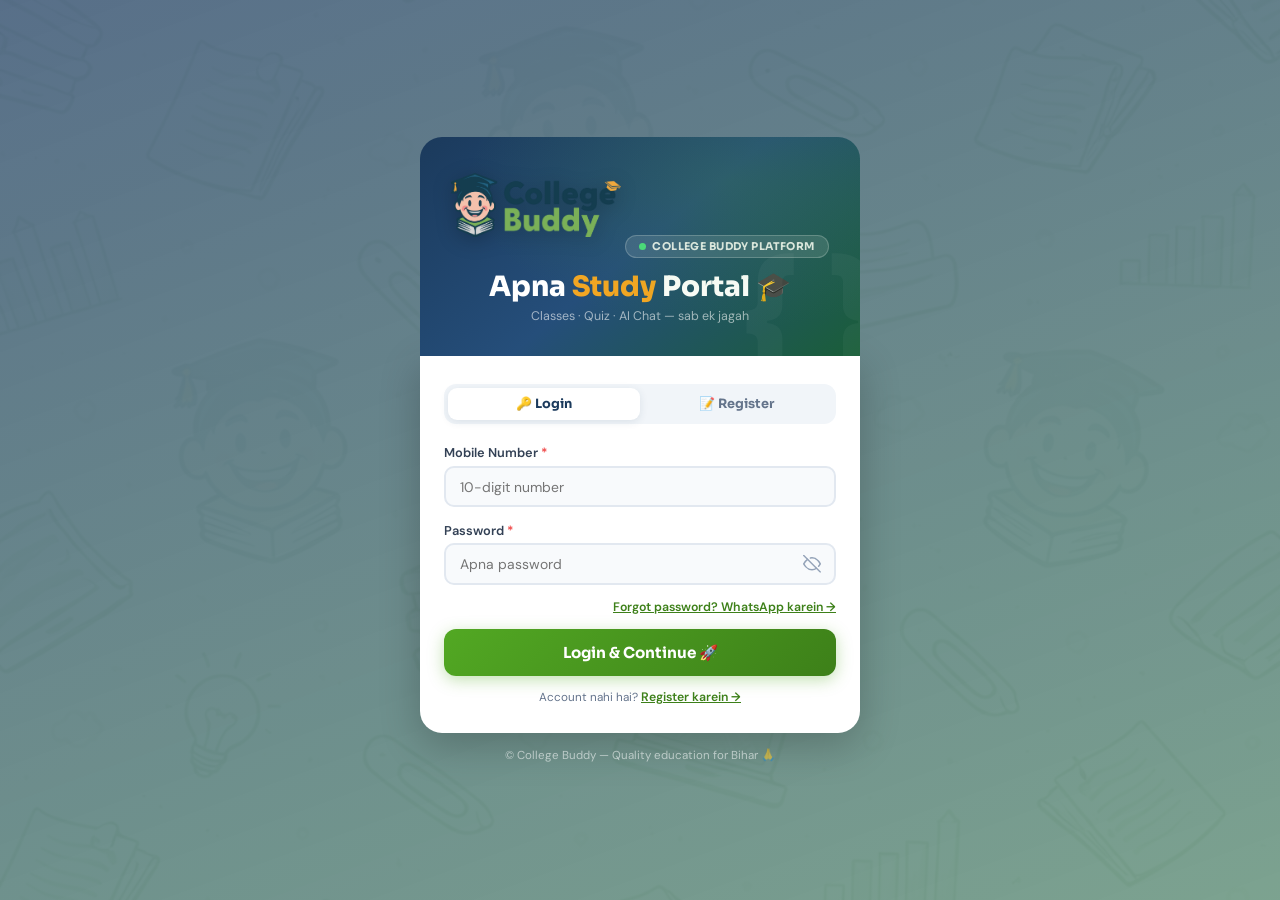
==== login/index.html @ 0d59183b "first commit" ====
<!DOCTYPE html>
<html lang="en">
<head>
<meta charset="UTF-8"/>
<meta name="viewport" content="width=device-width, initial-scale=1.0"/>
<title>College Buddy – Login</title>
<link href="https://fonts.googleapis.com/css2?family=Sora:wght@400;600;700;800&family=DM+Sans:wght@400;500;600&display=swap" rel="stylesheet"/>
<link rel="stylesheet" href="../common.css"/>
<style>

/* ═══════════════════════════════════════
   PAGE BASE
═══════════════════════════════════════ */
body {
  display: flex;
  align-items: center;
  justify-content: center;
  min-height: 100vh;
  padding: 1rem;
  position: relative;
  overflow-x: hidden;
}

/* Background pattern */
body::before {
  content: '';
  position: fixed;
  inset: 0;
  background: url('../images/bg-pattern.png') center/cover no-repeat;
  opacity: 0.18;
  pointer-events: none;
  z-index: 0;
}

/* Subtle gradient overlay on top of pattern */
body::after {
  content: '';
  position: fixed;
  inset: 0;
  background: linear-gradient(160deg, rgba(27,58,92,0.72) 0%, rgba(26,94,56,0.55) 100%);
  pointer-events: none;
  z-index: 0;
}

/* ═══════════════════════════════════════
   WRAP
═══════════════════════════════════════ */
.login-wrap {
  width: 100%;
  max-width: 440px;
  position: relative;
  z-index: 1;
}

/* ═══════════════════════════════════════
   HERO  (shrinks on Step 2)
═══════════════════════════════════════ */
.login-hero {
  background: linear-gradient(140deg, #1b3a5c 0%, #254e7a 50%, #1a5e38 100%);
  border-radius: 22px 22px 0 0;
  padding: 2.2rem 1.5rem 2rem;
  text-align: center;
  position: relative;
  overflow: hidden;
  transition: padding .35s ease, max-height .35s ease;
}
.login-hero::before {
  content: '';
  position: absolute;
  inset: 0;
  background: radial-gradient(ellipse at 70% 20%, rgba(82,168,35,.18) 0%, transparent 60%);
  pointer-events: none;
}
.login-hero::after {
  content: '{ }';
  position: absolute;
  font-family: 'Sora', sans-serif;
  font-weight: 800;
  font-size: 9rem;
  color: rgba(255,255,255,.04);
  right: -1.5rem;
  bottom: -2rem;
  line-height: 1;
  pointer-events: none;
}

/* Shrunken hero (Step 2) */
.login-hero.shrunk {
  padding: 1rem 1.5rem .9rem;
}
.login-hero.shrunk .hero-tagline { display: none; }
.login-hero.shrunk .hero-logo    { height: 36px; margin-bottom: .4rem; }
.login-hero.shrunk h1            { font-size: 1rem; }
.login-hero.shrunk .online-pill  { display: none; }

.hero-logo {
  height: 64px;
  object-fit: contain;
  margin-bottom: .85rem;
  filter: drop-shadow(0 4px 10px rgba(0,0,0,.22));
  transition: height .35s ease, margin-bottom .35s ease;
}
.online-pill {
  display: inline-flex;
  align-items: center;
  gap: .38rem;
  background: rgba(255,255,255,.12);
  border: 1px solid rgba(255,255,255,.22);
  border-radius: 99px;
  padding: .26rem .85rem;
  margin-bottom: .7rem;
  transition: opacity .3s;
}
.online-dot {
  width: 7px; height: 7px;
  background: #4ade80;
  border-radius: 50%;
  animation: blink 2s infinite;
  flex-shrink: 0;
}
@keyframes blink { 0%,100%{opacity:1} 50%{opacity:.3} }
.online-pill span {
  font-size: .67rem;
  font-weight: 700;
  color: rgba(255,255,255,.88);
  font-family: 'Sora', sans-serif;
  letter-spacing: .04em;
  text-transform: uppercase;
}
.login-hero h1 {
  font-family: 'Sora', sans-serif;
  font-weight: 800;
  color: #fff;
  font-size: clamp(1.3rem, 5vw, 1.75rem);
  line-height: 1.22;
  transition: font-size .35s ease;
}
.login-hero h1 em { color: var(--gold); font-style: normal; }
.hero-tagline {
  color: rgba(255,255,255,.58);
  font-size: .78rem;
  margin-top: .28rem;
  transition: opacity .3s;
}

/* ═══════════════════════════════════════
   BODY CARD
═══════════════════════════════════════ */
.login-body {
  background: var(--white);
  border-radius: 0 0 22px 22px;
  padding: 1.75rem 1.5rem;
  box-shadow: 0 12px 40px rgba(0,0,0,.22);
}

/* ═══════════════════════════════════════
   AUTH TABS
═══════════════════════════════════════ */
.auth-tabs {
  display: flex;
  background: #f1f5f9;
  border-radius: 12px;
  padding: 4px;
  margin-bottom: 1.25rem;
  gap: 0;
}
.auth-tab {
  flex: 1;
  text-align: center;
  padding: .5rem;
  border-radius: 9px;
  cursor: pointer;
  font-family: 'Sora', sans-serif;
  font-weight: 700;
  font-size: .8rem;
  color: var(--muted);
  transition: all .2s;
  user-select: none;
}
.auth-tab.active {
  background: var(--white);
  color: var(--navy);
  box-shadow: 0 2px 8px rgba(27,58,92,.1);
}

/* ═══════════════════════════════════════
   PROGRESS BAR  (register only)
═══════════════════════════════════════ */
.reg-progress {
  margin-bottom: 1.25rem;
  display: none;
}
.reg-progress.visible { display: block; }
.rp-labels {
  display: flex;
  justify-content: space-between;
  margin-bottom: .4rem;
}
.rp-label {
  font-size: .7rem;
  font-weight: 700;
  font-family: 'Sora', sans-serif;
  color: var(--faint);
  transition: color .3s;
}
.rp-label.active { color: var(--green); }
.rp-track {
  width: 100%;
  height: 5px;
  background: var(--border);
  border-radius: 99px;
  overflow: hidden;
}
.rp-fill {
  height: 100%;
  width: 50%;
  background: linear-gradient(90deg, var(--green), #7dd44a);
  border-radius: 99px;
  transition: width .4s ease;
}

/* ═══════════════════════════════════════
   PASSWORD FIELD WITH TOGGLE
═══════════════════════════════════════ */
.pass-wrap {
  position: relative;
}
.pass-wrap .fi {
  padding-right: 2.8rem;
}
.pass-toggle {
  position: absolute;
  right: .75rem;
  top: 50%;
  transform: translateY(-50%);
  background: none;
  border: none;
  cursor: pointer;
  padding: .2rem;
  color: var(--faint);
  display: flex;
  align-items: center;
  transition: color .2s;
}
.pass-toggle:hover { color: var(--navy); }
.pass-toggle svg   { width: 18px; height: 18px; }

/* ═══════════════════════════════════════
   LINKS & HELPERS
═══════════════════════════════════════ */
.link-text {
  color: var(--green2);
  font-size: .77rem;
  font-weight: 600;
  cursor: pointer;
  text-decoration: underline;
  background: none;
  border: none;
  font-family: inherit;
  padding: 0;
}
.link-text:hover { color: var(--navy); }

.forgot-row {
  text-align: right;
  margin-top: -.3rem;
  margin-bottom: .85rem;
}

.switch-row {
  text-align: center;
  font-size: .73rem;
  color: var(--muted);
  margin-top: .8rem;
}

/* ═══════════════════════════════════════
   STEP NAVIGATION BUTTONS
═══════════════════════════════════════ */
.step-nav {
  display: flex;
  gap: .6rem;
  margin-top: .2rem;
}
.step-nav .btn { flex: 1; }
.btn-back {
  background: var(--white);
  border: 2px solid var(--border);
  color: var(--navy);
  box-shadow: none;
}
.btn-back:hover { border-color: var(--navy); }

/* ═══════════════════════════════════════
   FOOTER
═══════════════════════════════════════ */
.login-foot {
  text-align: center;
  font-size: .72rem;
  color: rgba(255,255,255,.55);
  margin-top: .9rem;
  position: relative;
  z-index: 1;
}

/* ═══════════════════════════════════════
   BLOCKED SCREEN  (full page overlay)
═══════════════════════════════════════ */
.blocked-screen {
  display: none;
  position: fixed;
  inset: 0;
  z-index: 9999;
  background: linear-gradient(160deg, #1b3a5c 0%, #1a5e38 100%);
  align-items: center;
  justify-content: center;
  padding: 2rem;
  flex-direction: column;
  text-align: center;
}
.blocked-screen.show { display: flex; }
.blocked-icon {
  font-size: 4rem;
  margin-bottom: 1rem;
}
.blocked-title {
  font-family: 'Sora', sans-serif;
  font-weight: 800;
  color: #fff;
  font-size: 1.5rem;
  margin-bottom: .5rem;
}
.blocked-msg {
  color: rgba(255,255,255,.65);
  font-size: .9rem;
  line-height: 1.7;
  max-width: 320px;
  margin-bottom: 2rem;
}
.blocked-wa-btn {
  display: inline-flex;
  align-items: center;
  gap: .6rem;
  background: #25d366;
  color: #fff;
  font-family: 'Sora', sans-serif;
  font-weight: 700;
  font-size: .95rem;
  padding: .9rem 1.75rem;
  border-radius: 14px;
  text-decoration: none;
  box-shadow: 0 4px 18px rgba(37,211,102,.4);
  transition: transform .15s, box-shadow .15s;
}
.blocked-wa-btn:hover {
  transform: translateY(-2px);
  box-shadow: 0 6px 22px rgba(37,211,102,.5);
}
.blocked-wa-btn svg { width: 22px; height: 22px; flex-shrink: 0; }
.blocked-back {
  margin-top: 1.2rem;
  color: rgba(255,255,255,.5);
  font-size: .78rem;
  cursor: pointer;
  text-decoration: underline;
  background: none;
  border: none;
  font-family: inherit;
}
.blocked-back:hover { color: rgba(255,255,255,.8); }

</style>
</head>
<body>

<!-- ═══════════════════════════════════
     BLOCKED SCREEN
═══════════════════════════════════ -->
<div class="blocked-screen" id="blockedScreen">
  <div class="blocked-icon">🚫</div>
  <div class="blocked-title">Account Deactivated</div>
  <p class="blocked-msg">
    Aapka account temporarily deactivate kar diya gaya hai.<br>
    Kisi help ke liye humse WhatsApp par contact karein.
  </p>
  <a class="blocked-wa-btn" id="blockedWaLink" href="#" target="_blank" rel="noopener">
    <svg viewBox="0 0 24 24" fill="white">
      <path d="M17.472 14.382c-.297-.149-1.758-.867-2.03-.967-.273-.099-.471-.148-.67.15-.197.297-.767.966-.94 1.164-.173.199-.347.223-.644.075-.297-.15-1.255-.463-2.39-1.475-.883-.788-1.48-1.761-1.653-2.059-.173-.297-.018-.458.13-.606.134-.133.298-.347.446-.52.149-.174.198-.298.298-.497.099-.198.05-.371-.025-.52-.075-.149-.669-1.612-.916-2.207-.242-.579-.487-.5-.669-.51-.173-.008-.371-.01-.57-.01-.198 0-.52.074-.792.372-.272.297-1.04 1.016-1.04 2.479 0 1.462 1.065 2.875 1.213 3.074.149.198 2.096 3.2 5.077 4.487.709.306 1.262.489 1.694.625.712.227 1.36.195 1.871.118.571-.085 1.758-.719 2.006-1.413.248-.694.248-1.289.173-1.413-.074-.124-.272-.198-.57-.347z"/>
      <path d="M12 0C5.373 0 0 5.373 0 12c0 2.126.553 4.121 1.522 5.857L.058 23.5l5.818-1.525A11.939 11.939 0 0 0 12 24c6.627 0 12-5.373 12-12S18.627 0 12 0zm0 21.818a9.804 9.804 0 0 1-5.012-1.369l-.358-.213-3.724.976.994-3.63-.234-.373A9.79 9.79 0 0 1 2.182 12C2.182 6.578 6.578 2.182 12 2.182c5.421 0 9.818 4.396 9.818 9.818 0 5.421-4.397 9.818-9.818 9.818z"/>
    </svg>
    WhatsApp par Contact Karein
  </a>
  <button class="blocked-back" onclick="hideBlocked()">← Wapas Login par jao</button>
</div>

<!-- ═══════════════════════════════════
     MAIN LOGIN WRAP
═══════════════════════════════════ -->
<div class="login-wrap">

  <!-- HERO -->
  <div class="login-hero" id="loginHero">
    <img
      src="../images/cbdlogo.png"
      alt="College Buddy"
      class="hero-logo"
      onerror="this.outerHTML='<div style=\'font-family:Sora,sans-serif;font-weight:800;font-size:1.5rem;color:#fff;margin-bottom:.85rem\'>College<span style=\'color:#f5a623\'>Buddy</span></div>'"
    />
    <div class="online-pill">
      <span class="online-dot"></span>
      <span>College Buddy Platform</span>
    </div>
    <h1>Apna <em>Study</em> Portal 🎓</h1>
    <p class="hero-tagline">Classes · Quiz · AI Chat — sab ek jagah</p>
  </div>

  <!-- BODY -->
  <div class="login-body">

    <!-- TABS -->
    <div class="auth-tabs">
      <div class="auth-tab active" id="tabLogin"    onclick="switchTab('login')">🔑 Login</div>
      <div class="auth-tab"        id="tabRegister" onclick="switchTab('register')">📝 Register</div>
    </div>

    <!-- ─────────────────────────────
         LOGIN FORM
    ───────────────────────────────── -->
    <div id="loginForm">

      <div class="field">
        <label class="lbl">Mobile Number <span class="req">*</span></label>
        <input
          type="tel" id="lMob" class="fi"
          placeholder="10-digit number"
          maxlength="10" inputmode="numeric"
        />
        <p class="et" id="eLMob">Valid 10-digit number chahiye.</p>
      </div>

      <div class="field">
        <label class="lbl">Password <span class="req">*</span></label>
        <div class="pass-wrap">
          <input
            type="password" id="lPass" class="fi"
            placeholder="Apna password"
          />
          <button type="button" class="pass-toggle" onclick="togglePass('lPass', this)" tabindex="-1">
            <!-- eye-off icon (default = password hidden) -->
            <svg id="lPassIcon" viewBox="0 0 24 24" fill="none" stroke="currentColor" stroke-width="2" stroke-linecap="round" stroke-linejoin="round">
              <path d="M17.94 17.94A10.07 10.07 0 0 1 12 20c-7 0-11-8-11-8a18.45 18.45 0 0 1 5.06-5.94"/>
              <path d="M9.9 4.24A9.12 9.12 0 0 1 12 4c7 0 11 8 11 8a18.5 18.5 0 0 1-2.16 3.19"/>
              <line x1="1" y1="1" x2="23" y2="23"/>
            </svg>
          </button>
        </div>
        <p class="et" id="eLPass">Password required hai.</p>
      </div>

      <div class="forgot-row">
        <button class="link-text" onclick="handleForgotPassword()" type="button">
          Forgot password? WhatsApp karein →
        </button>
      </div>

      <button class="btn btn-green" id="loginBtn" onclick="handleLogin()">
        <div class="spin" id="loginSpin"></div>
        <span id="loginTxt">Login &amp; Continue 🚀</span>
      </button>

      <p class="switch-row">
        Account nahi hai?
        <button class="link-text" onclick="switchTab('register')">Register karein →</button>
      </p>
    </div>

    <!-- ─────────────────────────────
         REGISTER FORM
    ───────────────────────────────── -->
    <div id="registerForm" style="display:none;">

      <!-- Progress bar -->
      <div class="reg-progress visible" id="regProgress">
        <div class="rp-labels">
          <span class="rp-label active" id="rpL1">Step 1 — Basic Info</span>
          <span class="rp-label"        id="rpL2">Step 2 — Study Details</span>
        </div>
        <div class="rp-track">
          <div class="rp-fill" id="rpFill"></div>
        </div>
      </div>

      <!-- ── STEP 1 ── -->
      <div id="regStep1">

        <div class="field">
          <label class="lbl">Full Name <span class="req">*</span></label>
          <input
            type="text" id="rName" class="fi"
            placeholder="Apna pura naam" autocomplete="name"
          />
          <p class="et" id="eRName">Naam required hai.</p>
        </div>

        <div class="field">
          <label class="lbl">Mobile Number <span class="req">*</span></label>
          <input
            type="tel" id="rMob" class="fi"
            placeholder="10-digit number"
            maxlength="10" inputmode="numeric"
          />
          <p class="et" id="eRMob">Valid 10-digit number chahiye.</p>
        </div>

        <div class="field">
          <label class="lbl">Email <span class="req">*</span></label>
          <input
            type="email" id="rEmail" class="fi"
            placeholder="example@gmail.com" inputmode="email"
          />
          <p class="et" id="eREmail">Valid email chahiye.</p>
        </div>

        <div class="field" style="margin-bottom:1.1rem;">
          <label class="lbl">Create Password <span class="req">*</span></label>
          <div class="pass-wrap">
            <input
              type="password" id="rPass" class="fi"
              placeholder="Min 6 characters"
            />
            <button type="button" class="pass-toggle" onclick="togglePass('rPass', this)" tabindex="-1">
              <svg viewBox="0 0 24 24" fill="none" stroke="currentColor" stroke-width="2" stroke-linecap="round" stroke-linejoin="round">
                <path d="M17.94 17.94A10.07 10.07 0 0 1 12 20c-7 0-11-8-11-8a18.45 18.45 0 0 1 5.06-5.94"/>
                <path d="M9.9 4.24A9.12 9.12 0 0 1 12 4c7 0 11 8 11 8a18.5 18.5 0 0 1-2.16 3.19"/>
                <line x1="1" y1="1" x2="23" y2="23"/>
              </svg>
            </button>
          </div>
          <p class="et" id="eRPass">Min 6 character password chahiye.</p>
        </div>

        <button class="btn btn-green" onclick="goToStep2()">
          Next — Study Details →
        </button>

        <p class="switch-row">
          Already registered?
          <button class="link-text" onclick="switchTab('login')">Login karein →</button>
        </p>
      </div>

      <!-- ── STEP 2 ── -->
      <div id="regStep2" style="display:none;">

        <div class="field">
          <label class="lbl">Degree <span class="req">*</span></label>
          <select id="rDegree" class="fi">
            <option value="">-- Degree Select Karein --</option>
            <option value="BCA">BCA (Bachelor of Computer Applications)</option>
            <option value="BBA">BBA (Bachelor of Business Administration)</option>
            <option value="BSc">BSc</option>
            <option value="BCom">BCom</option>
            <option value="BA">BA</option>
            <option value="Other">Other</option>
          </select>
          <p class="et" id="eRDegree">Degree select karein.</p>
        </div>

        <div class="field">
          <label class="lbl">College <span class="req">*</span></label>
          <select id="rCollege" class="fi">
            <option value="">-- College Select Karein --</option>
          </select>
          <p class="et" id="eRCollege">College select karein.</p>
        </div>

        <div class="field">
          <label class="lbl">Semester <span class="req">*</span></label>
          <select id="rSem" class="fi">
            <option value="">-- Semester --</option>
            <option value="1">1st Semester</option>
            <option value="2">2nd Semester</option>
            <option value="3">3rd Semester</option>
            <option value="4">4th Semester</option>
            <option value="5">5th Semester</option>
            <option value="6">6th Semester</option>
            <option value="7">7th Semester</option>
            <option value="8">8th Semester</option>
          </select>
          <p class="et" id="eRSem">Semester select karein.</p>
        </div>

        <div class="field" style="margin-bottom:1.1rem;">
          <label class="lbl">Referral Code <span style="color:var(--faint);font-weight:400;">(optional)</span></label>
          <input
            type="text" id="rRef" class="fi"
            placeholder="Friend ka referral code"
          />
        </div>

        <div class="step-nav">
          <button class="btn btn-back" onclick="goToStep1()">← Back</button>
          <button class="btn btn-green" id="registerBtn" onclick="handleRegister()">
            <div class="spin" id="registerSpin"></div>
            <span id="registerTxt">Register 🚀</span>
          </button>
        </div>

        <p class="switch-row">
          Already registered?
          <button class="link-text" onclick="switchTab('login')">Login karein →</button>
        </p>
      </div>

    </div><!-- /registerForm -->

  </div><!-- /login-body -->

  <p class="login-foot">© College Buddy — Quality education for Bihar 🙏</p>

</div><!-- /login-wrap -->

<script src="../common.js"></script>
<script>

// ═══════════════════════════════════════════════════
//  CONSTANTS
// ═══════════════════════════════════════════════════
const SUPPORT_WA = '+919801907094';

// ═══════════════════════════════════════════════════
//  INIT
// ═══════════════════════════════════════════════════
(function init() {
  // Populate college dropdown
  const sel = document.getElementById('rCollege');
  COLLEGES.forEach(c => {
    const o = document.createElement('option');
    o.value = c; o.textContent = c;
    sel.appendChild(o);
  });

  // Pre-fill ref code from URL ?ref=
  const urlRef = new URLSearchParams(window.location.search).get('ref');
  if (urlRef) {
    document.getElementById('rRef').value = urlRef;
    switchTab('register');
  }

  // Redirect if already logged in
  const existing = getUser();
  if (existing) {
    const next = new URLSearchParams(window.location.search).get('next');
    window.location.href = next || '../dashboard/';
    return;
  }

  // Enter key support
  document.addEventListener('keydown', e => {
    if (e.key !== 'Enter') return;
    const loginVisible = document.getElementById('loginForm').style.display !== 'none';
    if (loginVisible) { handleLogin(); return; }
    const s2Visible = document.getElementById('regStep2').style.display !== 'none';
    if (s2Visible) handleRegister();
    else goToStep2();
  });
})();

// ═══════════════════════════════════════════════════
//  TAB SWITCH
// ═══════════════════════════════════════════════════
function switchTab(tab) {
  const isLogin = tab === 'login';
  document.getElementById('tabLogin').classList.toggle('active', isLogin);
  document.getElementById('tabRegister').classList.toggle('active', !isLogin);
  document.getElementById('loginForm').style.display    = isLogin ? 'block' : 'none';
  document.getElementById('registerForm').style.display = isLogin ? 'none'  : 'block';

  // Hero always full on login tab; shrink/restore based on register step
  const hero = document.getElementById('loginHero');
  if (isLogin) {
    hero.classList.remove('shrunk');
  } else {
    // Restore to step1 view (full hero) when switching to register tab
    const s2 = document.getElementById('regStep2');
    if (s2.style.display !== 'none') {
      hero.classList.add('shrunk');
    } else {
      hero.classList.remove('shrunk');
    }
  }
}

// ═══════════════════════════════════════════════════
//  STEP NAVIGATION
// ═══════════════════════════════════════════════════
function goToStep2() {
  // Validate Step 1 fields
  const name  = document.getElementById('rName').value.trim();
  const mob   = document.getElementById('rMob').value.trim();
  const email = document.getElementById('rEmail').value.trim();
  const pass  = document.getElementById('rPass').value.trim();
  let ok = true;

  toggleErr('rName',  !name,                                        'eRName',  'Naam required hai.');
  toggleErr('rMob',   !/^\d{10}$/.test(mob),                        'eRMob',   'Valid 10-digit number chahiye.');
  toggleErr('rEmail', !/^[^\s@]+@[^\s@]+\.[^\s@]+$/.test(email),   'eREmail', 'Valid email chahiye.');
  toggleErr('rPass',  pass.length < 6,                              'eRPass',  'Min 6 character password chahiye.');

  if (!name || !/^\d{10}$/.test(mob) ||
      !/^[^\s@]+@[^\s@]+\.[^\s@]+$/.test(email) || pass.length < 6) return;

  // Switch to Step 2
  document.getElementById('regStep1').style.display = 'none';
  document.getElementById('regStep2').style.display = 'block';
  setProgress(2);
  document.getElementById('loginHero').classList.add('shrunk');
  window.scrollTo({ top: 0, behavior: 'smooth' });
}

function goToStep1() {
  document.getElementById('regStep2').style.display = 'none';
  document.getElementById('regStep1').style.display = 'block';
  setProgress(1);
  document.getElementById('loginHero').classList.remove('shrunk');
  window.scrollTo({ top: 0, behavior: 'smooth' });
}

function setProgress(step) {
  const fill  = document.getElementById('rpFill');
  const lbl1  = document.getElementById('rpL1');
  const lbl2  = document.getElementById('rpL2');
  if (step === 1) {
    fill.style.width = '50%';
    lbl1.classList.add('active');
    lbl2.classList.remove('active');
  } else {
    fill.style.width = '100%';
    lbl1.classList.remove('active');
    lbl2.classList.add('active');
  }
}

// ═══════════════════════════════════════════════════
//  PASSWORD TOGGLE
// ═══════════════════════════════════════════════════
const EYE_OPEN = `<svg viewBox="0 0 24 24" fill="none" stroke="currentColor" stroke-width="2" stroke-linecap="round" stroke-linejoin="round">
  <path d="M1 12s4-8 11-8 11 8 11 8-4 8-11 8-11-8-11-8z"/>
  <circle cx="12" cy="12" r="3"/>
</svg>`;

const EYE_OFF = `<svg viewBox="0 0 24 24" fill="none" stroke="currentColor" stroke-width="2" stroke-linecap="round" stroke-linejoin="round">
  <path d="M17.94 17.94A10.07 10.07 0 0 1 12 20c-7 0-11-8-11-8a18.45 18.45 0 0 1 5.06-5.94"/>
  <path d="M9.9 4.24A9.12 9.12 0 0 1 12 4c7 0 11 8 11 8a18.5 18.5 0 0 1-2.16 3.19"/>
  <line x1="1" y1="1" x2="23" y2="23"/>
</svg>`;

function togglePass(inputId, btn) {
  const input  = document.getElementById(inputId);
  const isText = input.type === 'text';
  input.type   = isText ? 'password' : 'text';
  btn.innerHTML = isText ? EYE_OFF : EYE_OPEN;
}

// ═══════════════════════════════════════════════════
//  FORGOT PASSWORD
// ═══════════════════════════════════════════════════
function handleForgotPassword() {
  const mob = document.getElementById('lMob').value.trim();
  let msg   = 'Namaste! Mujhe apna College Buddy password reset karna hai.';
  if (/^\d{10}$/.test(mob)) {
    msg = 'Namaste! Mera registered number ' + mob + ' hai. Mujhe password reset mein help chahiye.';
  }
  const waUrl = 'https://wa.me/' + SUPPORT_WA.replace('+','') +
                '?text=' + encodeURIComponent(msg);
  window.open(waUrl, '_blank');
}

// ═══════════════════════════════════════════════════
//  BLOCKED SCREEN
// ═══════════════════════════════════════════════════
function showBlocked(mobile) {
  const msg = 'Namaste! Mera College Buddy account (' + (mobile || '') +
              ') deactivate ho gaya hai. Please help karein.';
  const link = 'https://wa.me/' + SUPPORT_WA.replace('+','') +
               '?text=' + encodeURIComponent(msg);
  document.getElementById('blockedWaLink').href = link;
  document.getElementById('blockedScreen').classList.add('show');
}

function hideBlocked() {
  document.getElementById('blockedScreen').classList.remove('show');
}

// ═══════════════════════════════════════════════════
//  LOGIN
// ═══════════════════════════════════════════════════
async function handleLogin() {
  const mob  = document.getElementById('lMob').value.trim();
  const pass = document.getElementById('lPass').value.trim();

  const mobOk  = /^\d{10}$/.test(mob);
  const passOk = pass.length > 0;
  toggleErr('lMob',  !mobOk,  'eLMob',  'Valid 10-digit number chahiye.');
  toggleErr('lPass', !passOk, 'eLPass', 'Password required hai.');
  if (!mobOk || !passOk) return;

  setBtnLoad('loginBtn', 'loginSpin', 'loginTxt', true);
  try {
    const data = await apiGet({ action: 'loginUser', mobile: mob, password: pass });

    if (data.status === 'blocked') {
      showBlocked(mob);
      return;
    }

    if (data.status === 'ok') {
      saveUser({ ...data.user, mobile: mob });
      const next = new URLSearchParams(window.location.search).get('next');
      window.location.href = next || '../dashboard/';
      return;
    }

    showToast(data.message || 'Wrong mobile or password', 'error');
  } catch (_) {
    showToast('Network error. Try again.', 'error');
  }
  setBtnLoad('loginBtn', 'loginSpin', 'loginTxt', false);
}

// ═══════════════════════════════════════════════════
//  REGISTER
// ═══════════════════════════════════════════════════
async function handleRegister() {
  // Step 1 values (preserved)
  const name  = document.getElementById('rName').value.trim();
  const mob   = document.getElementById('rMob').value.trim();
  const email = document.getElementById('rEmail').value.trim();
  const pass  = document.getElementById('rPass').value.trim();

  // Step 2 values
  const degree  = document.getElementById('rDegree').value;
  const college = document.getElementById('rCollege').value;
  const sem     = document.getElementById('rSem').value;
  const ref     = document.getElementById('rRef').value.trim();

  // Validate Step 2
  let ok = true;
  if (!degree)  { toggleErr('rDegree',  true, 'eRDegree',  'Degree select karein.');  ok = false; }
  else            toggleErr('rDegree',  false, 'eRDegree',  '');
  if (!college) { toggleErr('rCollege', true, 'eRCollege', 'College select karein.'); ok = false; }
  else            toggleErr('rCollege', false, 'eRCollege', '');
  if (!sem)     { toggleErr('rSem',     true, 'eRSem',     'Semester select karein.'); ok = false; }
  else            toggleErr('rSem',     false, 'eRSem',     '');
  if (!ok) return;

  setBtnLoad('registerBtn', 'registerSpin', 'registerTxt', true);
  try {
    const params = new URLSearchParams({
      action: 'registerUser',
      name, degree, college,
      semester: sem,
      email, mobile: mob,
      password: pass,
      ref: ref || '',
      timestamp: now(),
    });
    const res  = await fetch(SHEET_URL + '?' + params.toString());
    const data = await res.json();

    if (data.status === 'ok') {
      saveUser({
        name, degree, college,
        semester: sem,
        email, mobile: mob,
        totalScore: 0, classesAttended: 0,
        quizPlayed: 0, loginStreak: 1,
        refCode:    data.user?.refCode || '',
        isPaid:     false,
        paidFor:    '',
        isActive:   true,
      });
      showToast('Registration successful! 🎉', 'success');
      setTimeout(() => { window.location.href = '../dashboard/'; }, 900);
      return;
    }

    showToast(data.message || 'Registration failed. Try again.', 'error');
  } catch (_) {
    showToast('Network error. Try again.', 'error');
  }
  setBtnLoad('registerBtn', 'registerSpin', 'registerTxt', false);
}

// ═══════════════════════════════════════════════════
//  UTILS
// ═══════════════════════════════════════════════════
function toggleErr(fieldId, hasErr, errId, msg) {
  const field = document.getElementById(fieldId);
  const errEl = document.getElementById(errId);
  if (field) field.classList.toggle('err', hasErr);
  if (errEl) {
    errEl.style.display = hasErr ? 'block' : 'none';
    if (msg) errEl.textContent = msg;
  }
}

function setBtnLoad(btnId, spinId, txtId, loading) {
  const btn  = document.getElementById(btnId);
  const spin = document.getElementById(spinId);
  const txt  = document.getElementById(txtId);
  if (btn)  btn.disabled       = loading;
  if (spin) spin.style.display = loading ? 'block' : 'none';
  if (txt)  txt.style.display  = loading ? 'none'  : 'inline';
}

</script>
</body>
</html>
---- common.css ----
/* ═══════════════════════════════════════════════════
   College Buddy — common.css
   Include in every HTML page via:
     <link rel="stylesheet" href="../common.css"/>
   ═══════════════════════════════════════════════════ */

/* ── FONTS (imported in each HTML head) ─────────────
   Add to each page <head>:
   <link href="https://fonts.googleapis.com/css2?family=Sora:wght@400;600;700;800&family=DM+Sans:wght@400;500;600&display=swap" rel="stylesheet"/>
   ─────────────────────────────────────────────────── */

:root {
  --navy:   #1b3a5c;
  --navy2:  #254e7a;
  --green:  #52a823;
  --green2: #3d8019;
  --gold:   #f5a623;
  --bg:     #f0f4f8;
  --red:    #ef4444;
  --red2:   #dc2626;
  --blue:   #3b82f6;
  --orange: #f97316;
  --white:  #ffffff;
  --surface:#ffffff;
  --border: #e2e8f0;
  --text:   #1e293b;
  --muted:  #64748b;
  --faint:  #94a3b8;
  --radius: 14px;
  --shadow: 0 4px 20px rgba(27,58,92,.09);
  --shadow-lg: 0 8px 32px rgba(27,58,92,.14);
}

*, *::before, *::after { box-sizing: border-box; margin: 0; padding: 0; }
html { scroll-behavior: smooth; -webkit-text-size-adjust: 100%; }
body {
  font-family: 'DM Sans', 'Poppins', sans-serif;
  background: var(--bg);
  color: var(--text);
  min-height: 100vh;
  -webkit-font-smoothing: antialiased;
}

/* ── TYPOGRAPHY ─────────────────────────────────── */
.font-display { font-family: 'Sora', 'Nunito', sans-serif; }

/* ── SHARED NAV ─────────────────────────────────── */
.cb-nav {
  background: var(--white);
  position: sticky; top: 0; z-index: 200;
  box-shadow: 0 2px 10px rgba(27,58,92,.08);
  border-bottom: 1.5px solid var(--border);
}
.cb-nav-inner {
  max-width: 680px; margin: 0 auto;
  display: flex; align-items: center; gap: .65rem;
  padding: .48rem 1rem;
}
.cb-nav-logo {
  height: 38px; object-fit: contain; flex-shrink: 0;
}
.cb-nav-title {
  font-family: 'Sora', sans-serif; font-weight: 800;
  color: var(--navy); font-size: .92rem; flex: 1;
}
.cb-nav-badge {
  background: var(--gold); color: var(--navy);
  font-family: 'Sora', sans-serif; font-weight: 800;
  font-size: .65rem; padding: .2rem .6rem;
  border-radius: 99px; white-space: nowrap;
}

/* ── BOTTOM NAV ─────────────────────────────────── */
.bottom-nav {
  position: fixed; bottom: 0; left: 0; right: 0; z-index: 300;
  background: var(--white);
  border-top: 1.5px solid var(--border);
  box-shadow: 0 -4px 18px rgba(27,58,92,.09);
  padding: .3rem 0 env(safe-area-inset-bottom,.3rem);
  display: flex; justify-content: space-around; align-items: center;
}
.bn-item {
  display: flex; flex-direction: column; align-items: center;
  gap: .12rem; flex: 1; cursor: pointer;
  padding: .35rem .25rem;
  text-decoration: none; color: var(--faint);
  transition: color .2s; border: none; background: none;
  outline: none; font-family: inherit;
}
.bn-item.active { color: var(--green); }
.bn-item:hover { color: var(--navy); }
.bn-icon {
  font-size: 1.25rem; line-height: 1;
  transition: transform .2s;
}
.bn-item.active .bn-icon { transform: translateY(-1px); }
.bn-label {
  font-size: .58rem; font-weight: 600;
  letter-spacing: .02em; text-transform: uppercase;
}

/* ── CARDS ──────────────────────────────────────── */
.card {
  background: var(--white); border-radius: 18px;
  box-shadow: var(--shadow); overflow: hidden;
  margin-bottom: 1rem;
}
.card-body { padding: 1.4rem 1.25rem; }
@media(min-width:500px){ .card-body { padding: 1.75rem; } }

/* ── HERO STRIP ─────────────────────────────────── */
.hero-strip {
  background: linear-gradient(135deg, #1b3a5c 0%, #1e4d7a 55%, #1a5e38 100%);
  padding: 1.4rem 1rem 1.6rem; text-align: center;
  position: relative; overflow: hidden; margin-bottom: 1rem;
}
.hero-strip::after {
  content: '{ }'; position: absolute;
  font-family: 'Sora', sans-serif; font-weight: 800;
  font-size: 9rem; color: rgba(255,255,255,.04);
  right: -1rem; bottom: -1.5rem; pointer-events: none; line-height: 1;
}
.hero-strip .chip {
  display: inline-flex; align-items: center; gap: .28rem;
  background: rgba(255,255,255,.12); border: 1px solid rgba(255,255,255,.2);
  border-radius: 99px; padding: .22rem .8rem;
  color: #a8e063; font-size: .7rem; font-weight: 700; margin-bottom: .5rem;
}
.hero-strip h1 {
  font-family: 'Sora', sans-serif; font-weight: 800;
  color: #fff; font-size: clamp(1.3rem,5vw,1.8rem); line-height: 1.22;
}
.hero-strip h1 em { color: var(--gold); font-style: normal; }
.hero-strip p { color: rgba(255,255,255,.65); font-size: .78rem; margin-top: .3rem; }

/* ── FORM FIELDS ────────────────────────────────── */
.field { margin-bottom: .9rem; }
.lbl {
  display: block; font-weight: 600; font-size: .8rem;
  color: #334155; margin-bottom: .28rem;
}
.req { color: var(--red); }
.fi {
  width: 100%; border: 2px solid var(--border);
  border-radius: 10px; padding: .62rem .9rem;
  font-family: 'DM Sans', 'Poppins', sans-serif;
  font-size: .87rem; color: var(--text); background: #f8fafc;
  outline: none; transition: border-color .2s, box-shadow .2s;
  -webkit-appearance: none; appearance: none;
}
.fi:focus {
  border-color: var(--green);
  box-shadow: 0 0 0 3px rgba(82,168,35,.13);
  background: var(--white);
}
.fi.err { border-color: var(--red) !important; }
.et {
  font-size: .71rem; color: var(--red);
  margin-top: .22rem; display: none;
}
select.fi {
  background-image: url("data:image/svg+xml,%3Csvg xmlns='http://www.w3.org/2000/svg' width='11' height='7' viewBox='0 0 11 7'%3E%3Cpath d='M1 1l4.5 4.5L10 1' stroke='%231b3a5c' stroke-width='1.8' fill='none' stroke-linecap='round'/%3E%3C/svg%3E");
  background-repeat: no-repeat; background-position: right .85rem center;
  padding-right: 2.2rem; cursor: pointer;
}

/* ── BUTTONS ─────────────────────────────────────── */
.btn {
  width: 100%; border: none; border-radius: 12px; padding: .88rem;
  font-family: 'Sora', sans-serif; font-weight: 700; font-size: .95rem;
  cursor: pointer; display: flex; align-items: center;
  justify-content: center; gap: .5rem;
  transition: transform .15s, box-shadow .15s, opacity .15s;
}
.btn:hover  { transform: translateY(-1px); }
.btn:active { transform: translateY(0); }
.btn:disabled { opacity: .55; cursor: not-allowed; transform: none !important; }

.btn-green  { background: linear-gradient(135deg,var(--green),var(--green2)); color:#fff; box-shadow:0 4px 16px rgba(82,168,35,.35); }
.btn-navy   { background: linear-gradient(135deg,var(--navy),var(--navy2));   color:#fff; box-shadow:0 4px 16px rgba(27,58,92,.25); }
.btn-red    { background: linear-gradient(135deg,var(--red),var(--red2));     color:#fff; box-shadow:0 4px 14px rgba(239,68,68,.3); }
.btn-gold   { background: linear-gradient(135deg,var(--gold),#e8921a);        color:#fff; box-shadow:0 4px 14px rgba(245,166,35,.35); }
.btn-wa     { background: linear-gradient(135deg,#25d366,#128c7e);            color:#fff; box-shadow:0 4px 16px rgba(37,211,102,.35); }
.btn-outline{ background:var(--white); border:2px solid var(--border); color:var(--navy); box-shadow:none; }
.btn-outline:hover { border-color: var(--navy); }
.btn-sm     { padding: .52rem .9rem; font-size: .8rem; border-radius: 9px; width:auto; }

/* ── SPINNER ─────────────────────────────────────── */
.spin {
  width: 16px; height: 16px;
  border: 3px solid rgba(255,255,255,.3); border-top-color: #fff;
  border-radius: 50%; animation: sp .7s linear infinite; display: none;
}
@keyframes sp { to { transform: rotate(360deg); } }

/* ── LOADING SCREEN ─────────────────────────────── */
.loading-screen { text-align: center; padding: 5rem 1rem; }
.loader {
  width: 52px; height: 52px;
  border: 5px solid var(--border); border-top-color: var(--green);
  border-radius: 50%; animation: sp .85s linear infinite;
  margin: 0 auto 1rem;
}
.loader-text { font-family:'Sora',sans-serif; font-weight:800; color:var(--navy); font-size:1rem; }
.loader-sub  { font-size:.78rem; color:var(--faint); margin-top:.25rem; }

/* ── SCREENS ─────────────────────────────────────── */
.screen { display: none; max-width: 680px; margin: 0 auto; padding: 1.2rem 1rem 6rem; }
.screen.active { display: block; animation: fadeUp .32s ease both; }
@keyframes fadeUp {
  from { opacity: 0; transform: translateY(14px); }
  to   { opacity: 1; transform: translateY(0); }
}

/* ── EMPTY STATE ─────────────────────────────────── */
.empty-state { text-align:center; padding:2.5rem 1rem; color:var(--faint); font-size:.82rem; }
.empty-state .ei { font-size:2.2rem; margin-bottom:.4rem; }

/* ── SECTION TITLE ───────────────────────────────── */
.sec-title {
  font-family:'Sora',sans-serif; font-weight:800;
  color:var(--navy); font-size:.9rem; margin-bottom:.65rem;
}

/* ── INFO BOXES ─────────────────────────────────── */
.info-row { display:grid; grid-template-columns: repeat(3,1fr); gap:.55rem; margin-bottom:1rem; }
.info-box {
  background:linear-gradient(135deg,var(--navy),var(--navy2));
  border-radius:14px; padding:.8rem .6rem; text-align:center;
}
.ib-num {
  font-family:'Sora',sans-serif; font-weight:800;
  color:var(--gold); font-size:1.65rem; line-height:1;
}
.ib-lbl {
  font-size:.6rem; color:rgba(255,255,255,.6); margin-top:.12rem;
  font-weight:600; text-transform:uppercase; letter-spacing:.03em;
}

/* ── SCORE LEGEND ────────────────────────────────── */
.score-legend {
  background:var(--white); border-radius:14px;
  padding:.85rem 1rem; box-shadow:var(--shadow); margin-bottom:1rem;
}
.sl-title {
  font-family:'Sora',sans-serif; font-weight:800;
  color:var(--navy); font-size:.83rem; margin-bottom:.5rem;
}
.sl-row { display:flex; gap:.38rem; flex-wrap:wrap; }
.sl-badge {
  display:inline-flex; align-items:center; gap:.28rem;
  border-radius:99px; padding:.23rem .62rem;
  font-size:.69rem; font-weight:700;
}
.sl-badge.fast   { background:rgba(82,168,35,.12); color:var(--green2); }
.sl-badge.medium { background:rgba(59,130,246,.1);  color:#1d4ed8; }
.sl-badge.slow   { background:rgba(249,115,22,.1);  color:#c2410c; }
.sl-badge.wrong  { background:rgba(239,68,68,.1);   color:var(--red2); }
.sl-badge.skip   { background:#f1f5f9;              color:var(--muted); }

/* ── AUTH TABS ───────────────────────────────────── */
.auth-tabs {
  display:flex; gap:0; background:#f1f5f9;
  border-radius:12px; padding:4px; margin-bottom:1.1rem;
}
.auth-tab {
  flex:1; text-align:center; padding:.48rem; border-radius:9px;
  cursor:pointer; font-family:'Sora',sans-serif; font-weight:700;
  font-size:.8rem; color:var(--muted); transition:all .2s;
}
.auth-tab.active {
  background:var(--white); color:var(--navy);
  box-shadow:0 2px 8px rgba(27,58,92,.1);
}

/* ── LINK TEXT ───────────────────────────────────── */
.link-text {
  color:var(--green2); font-size:.77rem; font-weight:600;
  cursor:pointer; text-decoration:underline;
}

/* ── RESPONSIVE ──────────────────────────────────── */
@media(max-width:380px){
  .info-row { grid-template-columns: repeat(3,1fr); }
  .sl-row   { gap:.28rem; }
}
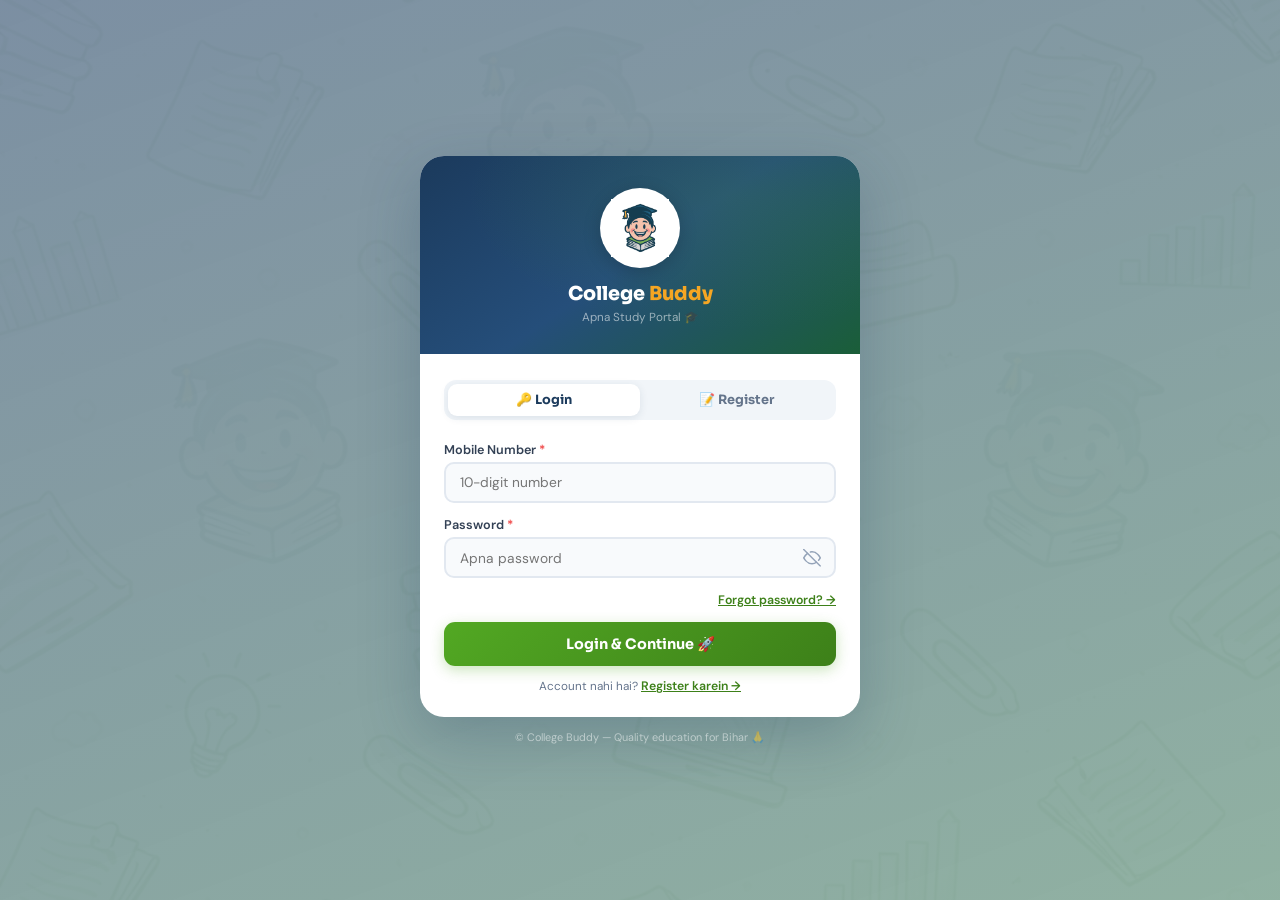
==== commit 25a1f142: "added otp verification" ====
--- a/login/index.html
+++ b/login/index.html
@@ -11,14 +11,18 @@
 /* ═══════════════════════════════════════
    PAGE BASE
 ═══════════════════════════════════════ */
+*, *::before, *::after { box-sizing: border-box; margin: 0; padding: 0; }
+
 body {
+  font-family: 'DM Sans', sans-serif;
+  min-height: 100vh;
   display: flex;
   align-items: center;
   justify-content: center;
-  min-height: 100vh;
   padding: 1rem;
   position: relative;
   overflow-x: hidden;
+  background: #f0f4f8;
 }
 
 /* Background pattern */
@@ -27,141 +31,106 @@
   position: fixed;
   inset: 0;
   background: url('../images/bg-pattern.png') center/cover no-repeat;
-  opacity: 0.18;
+  opacity: 0.12;
   pointer-events: none;
   z-index: 0;
 }
 
-/* Subtle gradient overlay on top of pattern */
+/* Green-tinted overlay */
 body::after {
   content: '';
   position: fixed;
   inset: 0;
-  background: linear-gradient(160deg, rgba(27,58,92,0.72) 0%, rgba(26,94,56,0.55) 100%);
+  background: linear-gradient(160deg, rgba(27,58,92,0.55) 0%, rgba(26,94,56,0.45) 100%);
   pointer-events: none;
   z-index: 0;
 }
 
 /* ═══════════════════════════════════════
-   WRAP
+   MAIN CARD
 ═══════════════════════════════════════ */
-.login-wrap {
+.login-card {
   width: 100%;
   max-width: 440px;
+  background: #fff;
+  border-radius: 24px;
+  box-shadow: 0 20px 60px rgba(27,58,92,.25);
   position: relative;
   z-index: 1;
-}
-
-/* ═══════════════════════════════════════
-   HERO  (shrinks on Step 2)
-═══════════════════════════════════════ */
-.login-hero {
-  background: linear-gradient(140deg, #1b3a5c 0%, #254e7a 50%, #1a5e38 100%);
-  border-radius: 22px 22px 0 0;
-  padding: 2.2rem 1.5rem 2rem;
+  overflow: hidden;
+}
+
+/* ── HEADER SECTION ─────────────────── */
+.card-header {
+  background: linear-gradient(145deg, #1b3a5c 0%, #254e7a 50%, #1a5e38 100%);
+  padding: 2rem 1.5rem 1.8rem;
   text-align: center;
   position: relative;
   overflow: hidden;
-  transition: padding .35s ease, max-height .35s ease;
-}
-.login-hero::before {
+}
+.card-header::before {
   content: '';
   position: absolute;
   inset: 0;
-  background: radial-gradient(ellipse at 70% 20%, rgba(82,168,35,.18) 0%, transparent 60%);
+  background: radial-gradient(ellipse at 70% 20%, rgba(82,168,35,.15) 0%, transparent 60%);
   pointer-events: none;
 }
-.login-hero::after {
-  content: '{ }';
-  position: absolute;
+
+/* Icon in white circle — same style as CRM reference */
+.logo-circle {
+  width: 80px;
+  height: 80px;
+  background: #fff;
+  border-radius: 50%;
+  margin: 0 auto .85rem;
+  display: flex;
+  align-items: center;
+  justify-content: center;
+  box-shadow: 0 4px 18px rgba(0,0,0,.18);
+  position: relative;
+  z-index: 1;
+}
+.logo-circle img {
+  width: 58px;
+  height: 58px;
+  object-fit: contain;
+}
+.logo-circle-fallback {
   font-family: 'Sora', sans-serif;
   font-weight: 800;
-  font-size: 9rem;
-  color: rgba(255,255,255,.04);
-  right: -1.5rem;
-  bottom: -2rem;
-  line-height: 1;
-  pointer-events: none;
-}
-
-/* Shrunken hero (Step 2) */
-.login-hero.shrunk {
-  padding: 1rem 1.5rem .9rem;
-}
-.login-hero.shrunk .hero-tagline { display: none; }
-.login-hero.shrunk .hero-logo    { height: 36px; margin-bottom: .4rem; }
-.login-hero.shrunk h1            { font-size: 1rem; }
-.login-hero.shrunk .online-pill  { display: none; }
-
-.hero-logo {
-  height: 64px;
-  object-fit: contain;
-  margin-bottom: .85rem;
-  filter: drop-shadow(0 4px 10px rgba(0,0,0,.22));
-  transition: height .35s ease, margin-bottom .35s ease;
-}
-.online-pill {
-  display: inline-flex;
-  align-items: center;
-  gap: .38rem;
-  background: rgba(255,255,255,.12);
-  border: 1px solid rgba(255,255,255,.22);
-  border-radius: 99px;
-  padding: .26rem .85rem;
-  margin-bottom: .7rem;
-  transition: opacity .3s;
-}
-.online-dot {
-  width: 7px; height: 7px;
-  background: #4ade80;
-  border-radius: 50%;
-  animation: blink 2s infinite;
-  flex-shrink: 0;
-}
-@keyframes blink { 0%,100%{opacity:1} 50%{opacity:.3} }
-.online-pill span {
-  font-size: .67rem;
-  font-weight: 700;
-  color: rgba(255,255,255,.88);
-  font-family: 'Sora', sans-serif;
-  letter-spacing: .04em;
-  text-transform: uppercase;
-}
-.login-hero h1 {
+  font-size: 1.6rem;
+  color: #1b3a5c;
+}
+
+.card-header h1 {
   font-family: 'Sora', sans-serif;
   font-weight: 800;
   color: #fff;
-  font-size: clamp(1.3rem, 5vw, 1.75rem);
-  line-height: 1.22;
-  transition: font-size .35s ease;
-}
-.login-hero h1 em { color: var(--gold); font-style: normal; }
-.hero-tagline {
-  color: rgba(255,255,255,.58);
-  font-size: .78rem;
-  margin-top: .28rem;
-  transition: opacity .3s;
-}
-
-/* ═══════════════════════════════════════
-   BODY CARD
-═══════════════════════════════════════ */
-.login-body {
-  background: var(--white);
-  border-radius: 0 0 22px 22px;
-  padding: 1.75rem 1.5rem;
-  box-shadow: 0 12px 40px rgba(0,0,0,.22);
-}
-
-/* ═══════════════════════════════════════
-   AUTH TABS
-═══════════════════════════════════════ */
+  font-size: 1.2rem;
+  position: relative;
+  z-index: 1;
+}
+.card-header h1 em { color: #f5a623; font-style: normal; }
+.card-header-sub {
+  color: rgba(255,255,255,.55);
+  font-size: .73rem;
+  margin-top: .2rem;
+  position: relative;
+  z-index: 1;
+}
+
+/* ── BODY ──────────────────────────── */
+.card-body {
+  padding: 1.6rem 1.5rem 1.4rem;
+}
+
+/* ── TABS ──────────────────────────── */
 .auth-tabs {
   display: flex;
   background: #f1f5f9;
   border-radius: 12px;
   padding: 4px;
-  margin-bottom: 1.25rem;
+  margin-bottom: 1.3rem;
   gap: 0;
 }
 .auth-tab {
@@ -173,61 +142,119 @@
   font-family: 'Sora', sans-serif;
   font-weight: 700;
   font-size: .8rem;
-  color: var(--muted);
+  color: #64748b;
   transition: all .2s;
   user-select: none;
 }
 .auth-tab.active {
-  background: var(--white);
-  color: var(--navy);
+  background: #fff;
+  color: #1b3a5c;
   box-shadow: 0 2px 8px rgba(27,58,92,.1);
 }
 
-/* ═══════════════════════════════════════
-   PROGRESS BAR  (register only)
-═══════════════════════════════════════ */
+/* ── PROGRESS BAR ──────────────────── */
 .reg-progress {
-  margin-bottom: 1.25rem;
+  margin-bottom: 1.1rem;
+}
+.rp-steps {
+  display: flex;
+  align-items: center;
+  justify-content: center;
+  gap: 0;
+  margin-bottom: .55rem;
+}
+.rp-step {
+  display: flex;
+  flex-direction: column;
+  align-items: center;
+  gap: .18rem;
+  position: relative;
+}
+.rp-dot {
+  width: 28px;
+  height: 28px;
+  border-radius: 50%;
+  background: #e2e8f0;
+  display: flex;
+  align-items: center;
+  justify-content: center;
+  font-family: 'Sora', sans-serif;
+  font-weight: 800;
+  font-size: .72rem;
+  color: #94a3b8;
+  transition: all .3s;
+  z-index: 1;
+}
+.rp-dot.active { background: #1b3a5c; color: #fff; }
+.rp-dot.done   { background: #52a823; color: #fff; }
+.rp-line {
+  width: 60px;
+  height: 2px;
+  background: #e2e8f0;
+  margin: 0 4px;
+  margin-bottom: 1rem;
+  transition: background .3s;
+}
+.rp-line.done { background: #52a823; }
+.rp-label {
+  font-size: .58rem;
+  font-weight: 700;
+  color: #94a3b8;
+  font-family: 'Sora', sans-serif;
+  text-align: center;
+  margin-top: .1rem;
+  transition: color .3s;
+}
+.rp-label.active { color: #1b3a5c; }
+.rp-label.done   { color: #52a823; }
+
+/* ── FORM FIELDS ──────────────────── */
+.field { margin-bottom: .82rem; }
+.lbl {
+  display: block;
+  font-weight: 600;
+  font-size: .79rem;
+  color: #334155;
+  margin-bottom: .26rem;
+}
+.req { color: #ef4444; }
+.fi {
+  width: 100%;
+  border: 2px solid #e2e8f0;
+  border-radius: 10px;
+  padding: .6rem .9rem;
+  font-family: 'DM Sans', sans-serif;
+  font-size: .86rem;
+  color: #1e293b;
+  background: #f8fafc;
+  outline: none;
+  transition: border-color .2s, box-shadow .2s;
+  -webkit-appearance: none;
+  appearance: none;
+}
+.fi:focus {
+  border-color: #52a823;
+  box-shadow: 0 0 0 3px rgba(82,168,35,.12);
+  background: #fff;
+}
+.fi.err { border-color: #ef4444 !important; }
+.et {
+  font-size: .7rem;
+  color: #ef4444;
+  margin-top: .2rem;
   display: none;
 }
-.reg-progress.visible { display: block; }
-.rp-labels {
-  display: flex;
-  justify-content: space-between;
-  margin-bottom: .4rem;
-}
-.rp-label {
-  font-size: .7rem;
-  font-weight: 700;
-  font-family: 'Sora', sans-serif;
-  color: var(--faint);
-  transition: color .3s;
-}
-.rp-label.active { color: var(--green); }
-.rp-track {
-  width: 100%;
-  height: 5px;
-  background: var(--border);
-  border-radius: 99px;
-  overflow: hidden;
-}
-.rp-fill {
-  height: 100%;
-  width: 50%;
-  background: linear-gradient(90deg, var(--green), #7dd44a);
-  border-radius: 99px;
-  transition: width .4s ease;
-}
-
-/* ═══════════════════════════════════════
-   PASSWORD FIELD WITH TOGGLE
-═══════════════════════════════════════ */
-.pass-wrap {
-  position: relative;
-}
-.pass-wrap .fi {
-  padding-right: 2.8rem;
-}
+select.fi {
+  background-image: url("data:image/svg+xml,%3Csvg xmlns='http://www.w3.org/2000/svg' width='11' height='7' viewBox='0 0 11 7'%3E%3Cpath d='M1 1l4.5 4.5L10 1' stroke='%231b3a5c' stroke-width='1.8' fill='none' stroke-linecap='round'/%3E%3C/svg%3E");
+  background-repeat: no-repeat;
+  background-position: right .85rem center;
+  padding-right: 2.2rem;
+  cursor: pointer;
+}
+
+/* Password toggle */
+.pass-wrap { position: relative; }
+.pass-wrap .fi { padding-right: 2.8rem; }
 .pass-toggle {
   position: absolute;
   right: .75rem;
@@ -237,19 +264,114 @@
   border: none;
   cursor: pointer;
   padding: .2rem;
-  color: var(--faint);
+  color: #94a3b8;
   display: flex;
   align-items: center;
   transition: color .2s;
 }
-.pass-toggle:hover { color: var(--navy); }
-.pass-toggle svg   { width: 18px; height: 18px; }
-
-/* ═══════════════════════════════════════
-   LINKS & HELPERS
-═══════════════════════════════════════ */
+.pass-toggle:hover { color: #1b3a5c; }
+.pass-toggle svg { width: 18px; height: 18px; }
+
+/* OTP input row */
+.otp-row {
+  display: flex;
+  gap: .4rem;
+}
+.otp-row .fi {
+  flex: 1;
+  text-align: center;
+  font-family: 'Sora', sans-serif;
+  font-weight: 800;
+  font-size: 1.2rem;
+  padding: .6rem .3rem;
+  letter-spacing: .1em;
+}
+.otp-resend {
+  font-size: .72rem;
+  color: #64748b;
+  text-align: center;
+  margin-top: .4rem;
+}
+.otp-resend button {
+  background: none;
+  border: none;
+  color: #3d8019;
+  font-weight: 700;
+  font-size: .72rem;
+  cursor: pointer;
+  text-decoration: underline;
+  font-family: inherit;
+}
+.otp-resend button:disabled {
+  color: #94a3b8;
+  cursor: not-allowed;
+  text-decoration: none;
+}
+
+/* OTP sent info box */
+.otp-info {
+  background: rgba(82,168,35,.07);
+  border: 1.5px solid rgba(82,168,35,.2);
+  border-radius: 10px;
+  padding: .65rem .9rem;
+  margin-bottom: .9rem;
+  font-size: .75rem;
+  color: #1b3a5c;
+  line-height: 1.5;
+}
+.otp-info strong { color: #3d8019; }
+
+/* ── BUTTONS ──────────────────────── */
+.btn {
+  width: 100%;
+  border: none;
+  border-radius: 11px;
+  padding: .82rem;
+  font-family: 'Sora', sans-serif;
+  font-weight: 700;
+  font-size: .9rem;
+  cursor: pointer;
+  display: flex;
+  align-items: center;
+  justify-content: center;
+  gap: .5rem;
+  transition: transform .15s, opacity .15s;
+}
+.btn:hover  { transform: translateY(-1px); }
+.btn:active { transform: translateY(0); }
+.btn:disabled { opacity: .5; cursor: not-allowed; transform: none !important; }
+.btn-green {
+  background: linear-gradient(135deg, #52a823, #3d8019);
+  color: #fff;
+  box-shadow: 0 4px 14px rgba(82,168,35,.3);
+}
+.btn-navy {
+  background: linear-gradient(135deg, #1b3a5c, #254e7a);
+  color: #fff;
+  box-shadow: 0 4px 14px rgba(27,58,92,.2);
+}
+.btn-outline {
+  background: #fff;
+  border: 2px solid #e2e8f0;
+  color: #1b3a5c;
+  box-shadow: none;
+}
+.btn-outline:hover { border-color: #1b3a5c; }
+
+.step-nav { display: flex; gap: .5rem; }
+.step-nav .btn { flex: 1; }
+
+/* Spinner */
+.spin {
+  width: 16px; height: 16px;
+  border: 3px solid rgba(255,255,255,.3); border-top-color: #fff;
+  border-radius: 50%; animation: sp .7s linear infinite; display: none;
+}
+@keyframes sp { to { transform: rotate(360deg); } }
+
+/* Links */
 .link-text {
-  color: var(--green2);
+  color: #3d8019;
   font-size: .77rem;
   font-weight: 600;
   cursor: pointer;
@@ -259,53 +381,31 @@
   font-family: inherit;
   padding: 0;
 }
-.link-text:hover { color: var(--navy); }
-
-.forgot-row {
-  text-align: right;
-  margin-top: -.3rem;
-  margin-bottom: .85rem;
-}
+.link-text:hover { color: #1b3a5c; }
 
 .switch-row {
   text-align: center;
   font-size: .73rem;
-  color: var(--muted);
-  margin-top: .8rem;
-}
-
-/* ═══════════════════════════════════════
-   STEP NAVIGATION BUTTONS
-═══════════════════════════════════════ */
-.step-nav {
-  display: flex;
-  gap: .6rem;
-  margin-top: .2rem;
-}
-.step-nav .btn { flex: 1; }
-.btn-back {
-  background: var(--white);
-  border: 2px solid var(--border);
-  color: var(--navy);
-  box-shadow: none;
-}
-.btn-back:hover { border-color: var(--navy); }
-
-/* ═══════════════════════════════════════
-   FOOTER
-═══════════════════════════════════════ */
+  color: #64748b;
+  margin-top: .75rem;
+}
+.forgot-row {
+  text-align: right;
+  margin-top: -.25rem;
+  margin-bottom: .85rem;
+}
+
+/* ── FOOTER ─────────────────────────── */
 .login-foot {
   text-align: center;
-  font-size: .72rem;
-  color: rgba(255,255,255,.55);
-  margin-top: .9rem;
+  font-size: .68rem;
+  color: rgba(255,255,255,.5);
+  margin-top: .85rem;
   position: relative;
   z-index: 1;
 }
 
-/* ═══════════════════════════════════════
-   BLOCKED SCREEN  (full page overlay)
-═══════════════════════════════════════ */
+/* ── BLOCKED SCREEN ─────────────────── */
 .blocked-screen {
   display: none;
   position: fixed;
@@ -319,314 +419,316 @@
   text-align: center;
 }
 .blocked-screen.show { display: flex; }
-.blocked-icon {
-  font-size: 4rem;
-  margin-bottom: 1rem;
-}
+.blocked-icon { font-size: 3.5rem; margin-bottom: 1rem; }
 .blocked-title {
   font-family: 'Sora', sans-serif;
   font-weight: 800;
   color: #fff;
-  font-size: 1.5rem;
-  margin-bottom: .5rem;
-}
-.blocked-msg {
-  color: rgba(255,255,255,.65);
-  font-size: .9rem;
-  line-height: 1.7;
-  max-width: 320px;
-  margin-bottom: 2rem;
-}
+  font-size: 1.4rem;
+  margin-bottom: .45rem;
+}
+.blocked-msg { color: rgba(255,255,255,.65); font-size: .88rem; line-height: 1.7; max-width: 300px; margin-bottom: 1.8rem; }
 .blocked-wa-btn {
   display: inline-flex;
   align-items: center;
-  gap: .6rem;
+  gap: .55rem;
   background: #25d366;
   color: #fff;
   font-family: 'Sora', sans-serif;
   font-weight: 700;
-  font-size: .95rem;
-  padding: .9rem 1.75rem;
-  border-radius: 14px;
+  font-size: .9rem;
+  padding: .85rem 1.6rem;
+  border-radius: 13px;
   text-decoration: none;
-  box-shadow: 0 4px 18px rgba(37,211,102,.4);
-  transition: transform .15s, box-shadow .15s;
-}
-.blocked-wa-btn:hover {
-  transform: translateY(-2px);
-  box-shadow: 0 6px 22px rgba(37,211,102,.5);
-}
-.blocked-wa-btn svg { width: 22px; height: 22px; flex-shrink: 0; }
+  box-shadow: 0 4px 16px rgba(37,211,102,.35);
+  transition: transform .15s;
+}
+.blocked-wa-btn:hover { transform: translateY(-2px); }
+.blocked-wa-btn svg { width: 20px; height: 20px; }
 .blocked-back {
-  margin-top: 1.2rem;
-  color: rgba(255,255,255,.5);
-  font-size: .78rem;
+  margin-top: 1rem;
+  color: rgba(255,255,255,.45);
+  font-size: .75rem;
   cursor: pointer;
   text-decoration: underline;
   background: none;
   border: none;
   font-family: inherit;
 }
-.blocked-back:hover { color: rgba(255,255,255,.8); }
-
 </style>
 </head>
 <body>
 
-<!-- ═══════════════════════════════════
-     BLOCKED SCREEN
-═══════════════════════════════════ -->
+<!-- BLOCKED SCREEN -->
 <div class="blocked-screen" id="blockedScreen">
   <div class="blocked-icon">🚫</div>
   <div class="blocked-title">Account Deactivated</div>
-  <p class="blocked-msg">
-    Aapka account temporarily deactivate kar diya gaya hai.<br>
-    Kisi help ke liye humse WhatsApp par contact karein.
-  </p>
+  <p class="blocked-msg">Aapka account temporarily deactivate kar diya gaya hai. Kisi help ke liye humse WhatsApp par contact karein.</p>
   <a class="blocked-wa-btn" id="blockedWaLink" href="#" target="_blank" rel="noopener">
-    <svg viewBox="0 0 24 24" fill="white">
-      <path d="M17.472 14.382c-.297-.149-1.758-.867-2.03-.967-.273-.099-.471-.148-.67.15-.197.297-.767.966-.94 1.164-.173.199-.347.223-.644.075-.297-.15-1.255-.463-2.39-1.475-.883-.788-1.48-1.761-1.653-2.059-.173-.297-.018-.458.13-.606.134-.133.298-.347.446-.52.149-.174.198-.298.298-.497.099-.198.05-.371-.025-.52-.075-.149-.669-1.612-.916-2.207-.242-.579-.487-.5-.669-.51-.173-.008-.371-.01-.57-.01-.198 0-.52.074-.792.372-.272.297-1.04 1.016-1.04 2.479 0 1.462 1.065 2.875 1.213 3.074.149.198 2.096 3.2 5.077 4.487.709.306 1.262.489 1.694.625.712.227 1.36.195 1.871.118.571-.085 1.758-.719 2.006-1.413.248-.694.248-1.289.173-1.413-.074-.124-.272-.198-.57-.347z"/>
-      <path d="M12 0C5.373 0 0 5.373 0 12c0 2.126.553 4.121 1.522 5.857L.058 23.5l5.818-1.525A11.939 11.939 0 0 0 12 24c6.627 0 12-5.373 12-12S18.627 0 12 0zm0 21.818a9.804 9.804 0 0 1-5.012-1.369l-.358-.213-3.724.976.994-3.63-.234-.373A9.79 9.79 0 0 1 2.182 12C2.182 6.578 6.578 2.182 12 2.182c5.421 0 9.818 4.396 9.818 9.818 0 5.421-4.397 9.818-9.818 9.818z"/>
-    </svg>
+    <svg viewBox="0 0 24 24" fill="white"><path d="M17.472 14.382c-.297-.149-1.758-.867-2.03-.967-.273-.099-.471-.148-.67.15-.197.297-.767.966-.94 1.164-.173.199-.347.223-.644.075-.297-.15-1.255-.463-2.39-1.475-.883-.788-1.48-1.761-1.653-2.059-.173-.297-.018-.458.13-.606.134-.133.298-.347.446-.52.149-.174.198-.298.298-.497.099-.198.05-.371-.025-.52-.075-.149-.669-1.612-.916-2.207-.242-.579-.487-.5-.669-.51-.173-.008-.371-.01-.57-.01-.198 0-.52.074-.792.372-.272.297-1.04 1.016-1.04 2.479 0 1.462 1.065 2.875 1.213 3.074.149.198 2.096 3.2 5.077 4.487.709.306 1.262.489 1.694.625.712.227 1.36.195 1.871.118.571-.085 1.758-.719 2.006-1.413.248-.694.248-1.289.173-1.413z"/><path d="M12 0C5.373 0 0 5.373 0 12c0 2.126.553 4.121 1.522 5.857L.058 23.5l5.818-1.525A11.939 11.939 0 0 0 12 24c6.627 0 12-5.373 12-12S18.627 0 12 0zm0 21.818a9.804 9.804 0 0 1-5.012-1.369l-.358-.213-3.724.976.994-3.63-.234-.373A9.79 9.79 0 0 1 2.182 12C2.182 6.578 6.578 2.182 12 2.182c5.421 0 9.818 4.396 9.818 9.818 0 5.421-4.397 9.818-9.818 9.818z"/></svg>
     WhatsApp par Contact Karein
   </a>
   <button class="blocked-back" onclick="hideBlocked()">← Wapas Login par jao</button>
 </div>
 
-<!-- ═══════════════════════════════════
-     MAIN LOGIN WRAP
-═══════════════════════════════════ -->
-<div class="login-wrap">
-
-  <!-- HERO -->
-  <div class="login-hero" id="loginHero">
-    <img
-      src="../images/cbdlogo.png"
-      alt="College Buddy"
-      class="hero-logo"
-      onerror="this.outerHTML='<div style=\'font-family:Sora,sans-serif;font-weight:800;font-size:1.5rem;color:#fff;margin-bottom:.85rem\'>College<span style=\'color:#f5a623\'>Buddy</span></div>'"
-    />
-    <div class="online-pill">
-      <span class="online-dot"></span>
-      <span>College Buddy Platform</span>
+<!-- MAIN CARD -->
+<div style="width:100%;max-width:440px;position:relative;z-index:1;">
+
+  <div class="login-card">
+
+    <!-- HEADER -->
+    <div class="card-header">
+      <div class="logo-circle">
+        <img src="../images/icon.png" alt="College Buddy"
+          onerror="this.style.display='none';this.nextElementSibling.style.display='flex'"/>
+        <div class="logo-circle-fallback" style="display:none;">CB</div>
+      </div>
+      <h1>College <em>Buddy</em></h1>
+      <p class="card-header-sub">Apna Study Portal 🎓</p>
     </div>
-    <h1>Apna <em>Study</em> Portal 🎓</h1>
-    <p class="hero-tagline">Classes · Quiz · AI Chat — sab ek jagah</p>
-  </div>
-
-  <!-- BODY -->
-  <div class="login-body">
-
-    <!-- TABS -->
-    <div class="auth-tabs">
-      <div class="auth-tab active" id="tabLogin"    onclick="switchTab('login')">🔑 Login</div>
-      <div class="auth-tab"        id="tabRegister" onclick="switchTab('register')">📝 Register</div>
-    </div>
-
-    <!-- ─────────────────────────────
-         LOGIN FORM
-    ───────────────────────────────── -->
-    <div id="loginForm">
-
-      <div class="field">
-        <label class="lbl">Mobile Number <span class="req">*</span></label>
-        <input
-          type="tel" id="lMob" class="fi"
-          placeholder="10-digit number"
-          maxlength="10" inputmode="numeric"
-        />
-        <p class="et" id="eLMob">Valid 10-digit number chahiye.</p>
+
+    <!-- BODY -->
+    <div class="card-body">
+
+      <!-- TABS -->
+      <div class="auth-tabs">
+        <div class="auth-tab active" id="tabLogin"    onclick="switchTab('login')">🔑 Login</div>
+        <div class="auth-tab"        id="tabRegister" onclick="switchTab('register')">📝 Register</div>
       </div>
 
-      <div class="field">
-        <label class="lbl">Password <span class="req">*</span></label>
-        <div class="pass-wrap">
-          <input
-            type="password" id="lPass" class="fi"
-            placeholder="Apna password"
-          />
-          <button type="button" class="pass-toggle" onclick="togglePass('lPass', this)" tabindex="-1">
-            <!-- eye-off icon (default = password hidden) -->
-            <svg id="lPassIcon" viewBox="0 0 24 24" fill="none" stroke="currentColor" stroke-width="2" stroke-linecap="round" stroke-linejoin="round">
-              <path d="M17.94 17.94A10.07 10.07 0 0 1 12 20c-7 0-11-8-11-8a18.45 18.45 0 0 1 5.06-5.94"/>
-              <path d="M9.9 4.24A9.12 9.12 0 0 1 12 4c7 0 11 8 11 8a18.5 18.5 0 0 1-2.16 3.19"/>
-              <line x1="1" y1="1" x2="23" y2="23"/>
-            </svg>
+      <!-- ══════════════════════════════
+           LOGIN FORM
+      ════════════════════════════════ -->
+      <div id="loginForm">
+        <div class="field">
+          <label class="lbl">Mobile Number <span class="req">*</span></label>
+          <input type="tel" id="lMob" class="fi" placeholder="10-digit number" maxlength="10" inputmode="numeric"/>
+          <p class="et" id="eLMob">Valid 10-digit number chahiye.</p>
+        </div>
+        <div class="field">
+          <label class="lbl">Password <span class="req">*</span></label>
+          <div class="pass-wrap">
+            <input type="password" id="lPass" class="fi" placeholder="Apna password"/>
+            <button type="button" class="pass-toggle" onclick="togglePass('lPass',this)" tabindex="-1">
+              <svg viewBox="0 0 24 24" fill="none" stroke="currentColor" stroke-width="2" stroke-linecap="round" stroke-linejoin="round"><path d="M17.94 17.94A10.07 10.07 0 0 1 12 20c-7 0-11-8-11-8a18.45 18.45 0 0 1 5.06-5.94"/><path d="M9.9 4.24A9.12 9.12 0 0 1 12 4c7 0 11 8 11 8a18.5 18.5 0 0 1-2.16 3.19"/><line x1="1" y1="1" x2="23" y2="23"/></svg>
+            </button>
+          </div>
+          <p class="et" id="eLPass">Password required hai.</p>
+        </div>
+        <div class="forgot-row">
+          <button class="link-text" onclick="showForgotPassword()" type="button">Forgot password? →</button>
+        </div>
+        <button class="btn btn-green" id="loginBtn" onclick="handleLogin()">
+          <div class="spin" id="loginSpin"></div>
+          <span id="loginTxt">Login &amp; Continue 🚀</span>
+        </button>
+        <p class="switch-row">Account nahi hai? <button class="link-text" onclick="switchTab('register')">Register karein →</button></p>
+      </div>
+
+      <!-- ══════════════════════════════
+           FORGOT PASSWORD FLOW
+      ════════════════════════════════ -->
+      <div id="forgotForm" style="display:none;">
+
+        <!-- Step FP1: Enter email -->
+        <div id="fpStep1">
+          <p style="font-size:.82rem;color:#64748b;margin-bottom:1rem;line-height:1.5;">Apna registered email daalein — hum ek OTP bhejenge password reset ke liye.</p>
+          <div class="field">
+            <label class="lbl">Registered Email <span class="req">*</span></label>
+            <input type="email" id="fpEmail" class="fi" placeholder="example@gmail.com" inputmode="email"/>
+            <p class="et" id="eFpEmail">Valid email chahiye.</p>
+          </div>
+          <button class="btn btn-navy" id="fpSendBtn" onclick="sendForgotOTP()">
+            <div class="spin" id="fpSendSpin"></div>
+            <span id="fpSendTxt">Send OTP to Email 📧</span>
           </button>
+          <p class="switch-row"><button class="link-text" onclick="showLogin()">← Wapas Login par jao</button></p>
         </div>
-        <p class="et" id="eLPass">Password required hai.</p>
-      </div>
-
-      <div class="forgot-row">
-        <button class="link-text" onclick="handleForgotPassword()" type="button">
-          Forgot password? WhatsApp karein →
-        </button>
-      </div>
-
-      <button class="btn btn-green" id="loginBtn" onclick="handleLogin()">
-        <div class="spin" id="loginSpin"></div>
-        <span id="loginTxt">Login &amp; Continue 🚀</span>
-      </button>
-
-      <p class="switch-row">
-        Account nahi hai?
-        <button class="link-text" onclick="switchTab('register')">Register karein →</button>
-      </p>
-    </div>
-
-    <!-- ─────────────────────────────
-         REGISTER FORM
-    ───────────────────────────────── -->
-    <div id="registerForm" style="display:none;">
-
-      <!-- Progress bar -->
-      <div class="reg-progress visible" id="regProgress">
-        <div class="rp-labels">
-          <span class="rp-label active" id="rpL1">Step 1 — Basic Info</span>
-          <span class="rp-label"        id="rpL2">Step 2 — Study Details</span>
-        </div>
-        <div class="rp-track">
-          <div class="rp-fill" id="rpFill"></div>
+
+        <!-- Step FP2: Enter OTP + new password -->
+        <div id="fpStep2" style="display:none;">
+          <div class="otp-info">
+            OTP bheja gaya hai <strong id="fpEmailDisplay">—</strong> par.<br>
+            <span style="color:#64748b;font-size:.7rem;">Spam folder bhi check karein.</span>
+          </div>
+          <div class="field">
+            <label class="lbl">Email OTP <span class="req">*</span></label>
+            <input type="text" id="fpOTP" class="fi" placeholder="6-digit OTP" maxlength="6" inputmode="numeric" style="letter-spacing:.15em;font-weight:700;font-size:1.1rem;text-align:center;"/>
+            <p class="et" id="eFpOTP">Valid OTP enter karein.</p>
+          </div>
+          <div class="field">
+            <label class="lbl">New Password <span class="req">*</span></label>
+            <div class="pass-wrap">
+              <input type="password" id="fpNewPass" class="fi" placeholder="Min 6 characters"/>
+              <button type="button" class="pass-toggle" onclick="togglePass('fpNewPass',this)" tabindex="-1">
+                <svg viewBox="0 0 24 24" fill="none" stroke="currentColor" stroke-width="2" stroke-linecap="round" stroke-linejoin="round"><path d="M17.94 17.94A10.07 10.07 0 0 1 12 20c-7 0-11-8-11-8a18.45 18.45 0 0 1 5.06-5.94"/><path d="M9.9 4.24A9.12 9.12 0 0 1 12 4c7 0 11 8 11 8a18.5 18.5 0 0 1-2.16 3.19"/><line x1="1" y1="1" x2="23" y2="23"/></svg>
+              </button>
+            </div>
+            <p class="et" id="eFpNewPass">Min 6 character password chahiye.</p>
+          </div>
+          <div class="otp-resend">
+            <span id="fpResendTimer">Resend OTP in <strong id="fpResendCount">60</strong>s</span>
+            <button id="fpResendBtn" onclick="sendForgotOTP(true)" disabled style="display:none;">Resend OTP</button>
+          </div>
+          <div class="step-nav" style="margin-top:.9rem;">
+            <button class="btn btn-outline" onclick="document.getElementById('fpStep1').style.display='block';document.getElementById('fpStep2').style.display='none';">← Back</button>
+            <button class="btn btn-green" id="fpResetBtn" onclick="handleResetPassword()">
+              <div class="spin" id="fpResetSpin"></div>
+              <span id="fpResetTxt">Reset Password ✓</span>
+            </button>
+          </div>
         </div>
       </div>
 
-      <!-- ── STEP 1 ── -->
-      <div id="regStep1">
-
-        <div class="field">
-          <label class="lbl">Full Name <span class="req">*</span></label>
-          <input
-            type="text" id="rName" class="fi"
-            placeholder="Apna pura naam" autocomplete="name"
-          />
-          <p class="et" id="eRName">Naam required hai.</p>
+      <!-- ══════════════════════════════
+           REGISTER FORM (3 steps)
+      ════════════════════════════════ -->
+      <div id="registerForm" style="display:none;">
+
+        <!-- Progress steps -->
+        <div class="reg-progress" id="regProgress">
+          <div class="rp-steps">
+            <div class="rp-step">
+              <div class="rp-dot active" id="rd1">1</div>
+              <div class="rp-label active" id="rl1">Basic Info</div>
+            </div>
+            <div class="rp-line" id="rline1"></div>
+            <div class="rp-step">
+              <div class="rp-dot" id="rd2">2</div>
+              <div class="rp-label" id="rl2">Study Details</div>
+            </div>
+            <div class="rp-line" id="rline2"></div>
+            <div class="rp-step">
+              <div class="rp-dot" id="rd3">3</div>
+              <div class="rp-label" id="rl3">Verify Email</div>
+            </div>
+          </div>
         </div>
 
-        <div class="field">
-          <label class="lbl">Mobile Number <span class="req">*</span></label>
-          <input
-            type="tel" id="rMob" class="fi"
-            placeholder="10-digit number"
-            maxlength="10" inputmode="numeric"
-          />
-          <p class="et" id="eRMob">Valid 10-digit number chahiye.</p>
+        <!-- ── STEP 1 ── -->
+        <div id="regStep1">
+          <div class="field">
+            <label class="lbl">Full Name <span class="req">*</span></label>
+            <input type="text" id="rName" class="fi" placeholder="Apna pura naam" autocomplete="name"/>
+            <p class="et" id="eRName">Naam required hai.</p>
+          </div>
+          <div class="field">
+            <label class="lbl">Mobile Number <span class="req">*</span></label>
+            <input type="tel" id="rMob" class="fi" placeholder="10-digit number" maxlength="10" inputmode="numeric"/>
+            <p class="et" id="eRMob">Valid 10-digit number chahiye.</p>
+          </div>
+          <div class="field">
+            <label class="lbl">Email <span class="req">*</span></label>
+            <input type="email" id="rEmail" class="fi" placeholder="example@gmail.com" inputmode="email"/>
+            <p class="et" id="eREmail">Valid email chahiye.</p>
+          </div>
+          <div class="field" style="margin-bottom:1rem;">
+            <label class="lbl">Create Password <span class="req">*</span></label>
+            <div class="pass-wrap">
+              <input type="password" id="rPass" class="fi" placeholder="Min 6 characters"/>
+              <button type="button" class="pass-toggle" onclick="togglePass('rPass',this)" tabindex="-1">
+                <svg viewBox="0 0 24 24" fill="none" stroke="currentColor" stroke-width="2" stroke-linecap="round" stroke-linejoin="round"><path d="M17.94 17.94A10.07 10.07 0 0 1 12 20c-7 0-11-8-11-8a18.45 18.45 0 0 1 5.06-5.94"/><path d="M9.9 4.24A9.12 9.12 0 0 1 12 4c7 0 11 8 11 8a18.5 18.5 0 0 1-2.16 3.19"/><line x1="1" y1="1" x2="23" y2="23"/></svg>
+              </button>
+            </div>
+            <p class="et" id="eRPass">Min 6 character password chahiye.</p>
+          </div>
+          <button class="btn btn-green" onclick="goToRegStep2()">Next — Study Details →</button>
+          <p class="switch-row">Already registered? <button class="link-text" onclick="switchTab('login')">Login karein →</button></p>
         </div>
 
-        <div class="field">
-          <label class="lbl">Email <span class="req">*</span></label>
-          <input
-            type="email" id="rEmail" class="fi"
-            placeholder="example@gmail.com" inputmode="email"
-          />
-          <p class="et" id="eREmail">Valid email chahiye.</p>
+        <!-- ── STEP 2 ── -->
+        <div id="regStep2" style="display:none;">
+          <div class="field">
+            <label class="lbl">Degree <span class="req">*</span></label>
+            <select id="rDegree" class="fi">
+              <option value="">-- Degree Select Karein --</option>
+              <option value="BCA">BCA (Bachelor of Computer Applications)</option>
+              <option value="BBA">BBA (Bachelor of Business Administration)</option>
+              <option value="BSc">BSc</option>
+              <option value="BCom">BCom</option>
+              <option value="BA">BA</option>
+              <option value="Other">Other</option>
+            </select>
+            <p class="et" id="eRDegree">Degree select karein.</p>
+          </div>
+          <div class="field">
+            <label class="lbl">College <span class="req">*</span></label>
+            <select id="rCollege" class="fi">
+              <option value="">-- College Select Karein --</option>
+            </select>
+            <p class="et" id="eRCollege">College select karein.</p>
+          </div>
+          <div class="field">
+            <label class="lbl">Semester <span class="req">*</span></label>
+            <select id="rSem" class="fi">
+              <option value="">-- Semester --</option>
+              <option value="1">1st Semester</option>
+              <option value="2">2nd Semester</option>
+              <option value="3">3rd Semester</option>
+              <option value="4">4th Semester</option>
+              <option value="5">5th Semester</option>
+              <option value="6">6th Semester</option>
+              <option value="7">7th Semester</option>
+              <option value="8">8th Semester</option>
+            </select>
+            <p class="et" id="eRSem">Semester select karein.</p>
+          </div>
+          <div class="field" style="margin-bottom:1rem;">
+            <label class="lbl">Referral Code <span style="color:#94a3b8;font-weight:400;">(optional)</span></label>
+            <input type="text" id="rRef" class="fi" placeholder="Friend ka referral code"/>
+          </div>
+          <div class="step-nav">
+            <button class="btn btn-outline" onclick="goToRegStep1()">← Back</button>
+            <button class="btn btn-green" onclick="goToRegStep3()">Next — Verify Email →</button>
+          </div>
+          <p class="switch-row">Already registered? <button class="link-text" onclick="switchTab('login')">Login karein →</button></p>
         </div>
 
-        <div class="field" style="margin-bottom:1.1rem;">
-          <label class="lbl">Create Password <span class="req">*</span></label>
-          <div class="pass-wrap">
-            <input
-              type="password" id="rPass" class="fi"
-              placeholder="Min 6 characters"
-            />
-            <button type="button" class="pass-toggle" onclick="togglePass('rPass', this)" tabindex="-1">
-              <svg viewBox="0 0 24 24" fill="none" stroke="currentColor" stroke-width="2" stroke-linecap="round" stroke-linejoin="round">
-                <path d="M17.94 17.94A10.07 10.07 0 0 1 12 20c-7 0-11-8-11-8a18.45 18.45 0 0 1 5.06-5.94"/>
-                <path d="M9.9 4.24A9.12 9.12 0 0 1 12 4c7 0 11 8 11 8a18.5 18.5 0 0 1-2.16 3.19"/>
-                <line x1="1" y1="1" x2="23" y2="23"/>
-              </svg>
+        <!-- ── STEP 3: Email OTP Verification ── -->
+        <div id="regStep3" style="display:none;">
+          <div class="otp-info">
+            OTP bheja gaya hai <strong id="regEmailDisplay">—</strong> par.<br>
+            <span style="color:#64748b;font-size:.7rem;">Spam folder bhi check karein.</span>
+          </div>
+          <div class="field">
+            <label class="lbl">Email OTP <span class="req">*</span></label>
+            <input type="text" id="rOTP" class="fi" placeholder="6-digit OTP" maxlength="6" inputmode="numeric" style="letter-spacing:.15em;font-weight:700;font-size:1.1rem;text-align:center;"/>
+            <p class="et" id="eROTP">Valid 6-digit OTP enter karein.</p>
+          </div>
+          <div class="otp-resend">
+            <span id="regResendTimer">Resend OTP in <strong id="regResendCount">60</strong>s</span>
+            <button id="regResendBtn" onclick="sendRegOTP(true)" disabled style="display:none;">Resend OTP</button>
+          </div>
+          <div class="step-nav" style="margin-top:.9rem;">
+            <button class="btn btn-outline" onclick="goToRegStep2()">← Back</button>
+            <button class="btn btn-green" id="registerBtn" onclick="handleRegister()">
+              <div class="spin" id="registerSpin"></div>
+              <span id="registerTxt">Verify &amp; Register 🚀</span>
             </button>
           </div>
-          <p class="et" id="eRPass">Min 6 character password chahiye.</p>
+          <p class="switch-row">Already registered? <button class="link-text" onclick="switchTab('login')">Login karein →</button></p>
         </div>
 
-        <button class="btn btn-green" onclick="goToStep2()">
-          Next — Study Details →
-        </button>
-
-        <p class="switch-row">
-          Already registered?
-          <button class="link-text" onclick="switchTab('login')">Login karein →</button>
-        </p>
-      </div>
-
-      <!-- ── STEP 2 ── -->
-      <div id="regStep2" style="display:none;">
-
-        <div class="field">
-          <label class="lbl">Degree <span class="req">*</span></label>
-          <select id="rDegree" class="fi">
-            <option value="">-- Degree Select Karein --</option>
-            <option value="BCA">BCA (Bachelor of Computer Applications)</option>
-            <option value="BBA">BBA (Bachelor of Business Administration)</option>
-            <option value="BSc">BSc</option>
-            <option value="BCom">BCom</option>
-            <option value="BA">BA</option>
-            <option value="Other">Other</option>
-          </select>
-          <p class="et" id="eRDegree">Degree select karein.</p>
-        </div>
-
-        <div class="field">
-          <label class="lbl">College <span class="req">*</span></label>
-          <select id="rCollege" class="fi">
-            <option value="">-- College Select Karein --</option>
-          </select>
-          <p class="et" id="eRCollege">College select karein.</p>
-        </div>
-
-        <div class="field">
-          <label class="lbl">Semester <span class="req">*</span></label>
-          <select id="rSem" class="fi">
-            <option value="">-- Semester --</option>
-            <option value="1">1st Semester</option>
-            <option value="2">2nd Semester</option>
-            <option value="3">3rd Semester</option>
-            <option value="4">4th Semester</option>
-            <option value="5">5th Semester</option>
-            <option value="6">6th Semester</option>
-            <option value="7">7th Semester</option>
-            <option value="8">8th Semester</option>
-          </select>
-          <p class="et" id="eRSem">Semester select karein.</p>
-        </div>
-
-        <div class="field" style="margin-bottom:1.1rem;">
-          <label class="lbl">Referral Code <span style="color:var(--faint);font-weight:400;">(optional)</span></label>
-          <input
-            type="text" id="rRef" class="fi"
-            placeholder="Friend ka referral code"
-          />
-        </div>
-
-        <div class="step-nav">
-          <button class="btn btn-back" onclick="goToStep1()">← Back</button>
-          <button class="btn btn-green" id="registerBtn" onclick="handleRegister()">
-            <div class="spin" id="registerSpin"></div>
-            <span id="registerTxt">Register 🚀</span>
-          </button>
-        </div>
-
-        <p class="switch-row">
-          Already registered?
-          <button class="link-text" onclick="switchTab('login')">Login karein →</button>
-        </p>
-      </div>
-
-    </div><!-- /registerForm -->
-
-  </div><!-- /login-body -->
+      </div><!-- /registerForm -->
+
+    </div><!-- /card-body -->
+  </div><!-- /login-card -->
 
   <p class="login-foot">© College Buddy — Quality education for Bihar 🙏</p>
-
-</div><!-- /login-wrap -->
+</div>
+
+<!-- TOAST -->
+<div id="__cb_toast_login"></div>
 
 <script src="../common.js"></script>
 <script>
-
-// ═══════════════════════════════════════════════════
-//  CONSTANTS
-// ═══════════════════════════════════════════════════
+'use strict';
+
 const SUPPORT_WA = '+919801907094';
+
+// OTP timers
+let regOTPTimer = null, fpOTPTimer = null;
+let regOTPSession = null; // stores otp sent server-side token/otp for client-side flow
 
 // ═══════════════════════════════════════════════════
 //  INIT
@@ -658,11 +760,17 @@
   // Enter key support
   document.addEventListener('keydown', e => {
     if (e.key !== 'Enter') return;
-    const loginVisible = document.getElementById('loginForm').style.display !== 'none';
-    if (loginVisible) { handleLogin(); return; }
-    const s2Visible = document.getElementById('regStep2').style.display !== 'none';
-    if (s2Visible) handleRegister();
-    else goToStep2();
+    const lv = document.getElementById('loginForm').style.display !== 'none';
+    if (lv) { handleLogin(); return; }
+    const fv = document.getElementById('forgotForm').style.display !== 'none';
+    if (fv) {
+      if (document.getElementById('fpStep2').style.display !== 'none') handleResetPassword();
+      else sendForgotOTP();
+      return;
+    }
+    if (document.getElementById('regStep3').style.display !== 'none') handleRegister();
+    else if (document.getElementById('regStep2').style.display !== 'none') goToRegStep3();
+    else if (document.getElementById('regStep1').style.display !== 'none') goToRegStep2();
   });
 })();
 
@@ -674,199 +782,165 @@
   document.getElementById('tabLogin').classList.toggle('active', isLogin);
   document.getElementById('tabRegister').classList.toggle('active', !isLogin);
   document.getElementById('loginForm').style.display    = isLogin ? 'block' : 'none';
+  document.getElementById('forgotForm').style.display   = 'none';
   document.getElementById('registerForm').style.display = isLogin ? 'none'  : 'block';
-
-  // Hero always full on login tab; shrink/restore based on register step
-  const hero = document.getElementById('loginHero');
-  if (isLogin) {
-    hero.classList.remove('shrunk');
-  } else {
-    // Restore to step1 view (full hero) when switching to register tab
-    const s2 = document.getElementById('regStep2');
-    if (s2.style.display !== 'none') {
-      hero.classList.add('shrunk');
-    } else {
-      hero.classList.remove('shrunk');
-    }
-  }
-}
-
-// ═══════════════════════════════════════════════════
-//  STEP NAVIGATION
-// ═══════════════════════════════════════════════════
-function goToStep2() {
-  // Validate Step 1 fields
+}
+
+function showLogin() {
+  document.getElementById('forgotForm').style.display = 'none';
+  document.getElementById('loginForm').style.display  = 'block';
+  document.getElementById('tabLogin').classList.add('active');
+  document.getElementById('tabRegister').classList.remove('active');
+}
+
+function showForgotPassword() {
+  document.getElementById('loginForm').style.display  = 'none';
+  document.getElementById('forgotForm').style.display = 'block';
+  document.getElementById('fpStep1').style.display    = 'block';
+  document.getElementById('fpStep2').style.display    = 'none';
+}
+
+// ═══════════════════════════════════════════════════
+//  REGISTER STEP NAVIGATION
+// ═══════════════════════════════════════════════════
+function setRegStep(step) {
+  [1,2,3].forEach(i => {
+    document.getElementById('regStep'+i).style.display = i===step ? 'block' : 'none';
+    const dot = document.getElementById('rd'+i);
+    const lbl = document.getElementById('rl'+i);
+    if (i < step)  { dot.className='rp-dot done'; dot.innerHTML='✓'; lbl.className='rp-label done'; }
+    else if (i===step) { dot.className='rp-dot active'; dot.textContent=i; lbl.className='rp-label active'; }
+    else           { dot.className='rp-dot'; dot.textContent=i; lbl.className='rp-label'; }
+  });
+  [1,2].forEach(i => {
+    document.getElementById('rline'+i).className = 'rp-line' + (i < step ? ' done' : '');
+  });
+  window.scrollTo({ top: 0, behavior: 'smooth' });
+}
+
+function goToRegStep1() { setRegStep(1); }
+
+function goToRegStep2() {
   const name  = document.getElementById('rName').value.trim();
   const mob   = document.getElementById('rMob').value.trim();
   const email = document.getElementById('rEmail').value.trim();
   const pass  = document.getElementById('rPass').value.trim();
   let ok = true;
-
-  toggleErr('rName',  !name,                                        'eRName',  'Naam required hai.');
-  toggleErr('rMob',   !/^\d{10}$/.test(mob),                        'eRMob',   'Valid 10-digit number chahiye.');
-  toggleErr('rEmail', !/^[^\s@]+@[^\s@]+\.[^\s@]+$/.test(email),   'eREmail', 'Valid email chahiye.');
-  toggleErr('rPass',  pass.length < 6,                              'eRPass',  'Min 6 character password chahiye.');
-
-  if (!name || !/^\d{10}$/.test(mob) ||
-      !/^[^\s@]+@[^\s@]+\.[^\s@]+$/.test(email) || pass.length < 6) return;
-
-  // Switch to Step 2
-  document.getElementById('regStep1').style.display = 'none';
-  document.getElementById('regStep2').style.display = 'block';
-  setProgress(2);
-  document.getElementById('loginHero').classList.add('shrunk');
-  window.scrollTo({ top: 0, behavior: 'smooth' });
-}
-
-function goToStep1() {
-  document.getElementById('regStep2').style.display = 'none';
-  document.getElementById('regStep1').style.display = 'block';
-  setProgress(1);
-  document.getElementById('loginHero').classList.remove('shrunk');
-  window.scrollTo({ top: 0, behavior: 'smooth' });
-}
-
-function setProgress(step) {
-  const fill  = document.getElementById('rpFill');
-  const lbl1  = document.getElementById('rpL1');
-  const lbl2  = document.getElementById('rpL2');
-  if (step === 1) {
-    fill.style.width = '50%';
-    lbl1.classList.add('active');
-    lbl2.classList.remove('active');
-  } else {
-    fill.style.width = '100%';
-    lbl1.classList.remove('active');
-    lbl2.classList.add('active');
+  if (!name)                                         { toggleErr('rName',  true, 'eRName',  'Naam required hai.');            ok=false; } else toggleErr('rName',false,'eRName','');
+  if (!/^\d{10}$/.test(mob))                         { toggleErr('rMob',   true, 'eRMob',   'Valid 10-digit number chahiye.'); ok=false; } else toggleErr('rMob',false,'eRMob','');
+  if (!/^[^\s@]+@[^\s@]+\.[^\s@]+$/.test(email))    { toggleErr('rEmail', true, 'eREmail', 'Valid email chahiye.');           ok=false; } else toggleErr('rEmail',false,'eREmail','');
+  if (pass.length < 6)                               { toggleErr('rPass',  true, 'eRPass',  'Min 6 character password.');     ok=false; } else toggleErr('rPass',false,'eRPass','');
+  if (!ok) return;
+  setRegStep(2);
+}
+
+async function goToRegStep3() {
+  const degree  = document.getElementById('rDegree').value;
+  const college = document.getElementById('rCollege').value;
+  const sem     = document.getElementById('rSem').value;
+  let ok = true;
+  if (!degree)  { toggleErr('rDegree',  true, 'eRDegree',  'Degree select karein.');   ok=false; } else toggleErr('rDegree',false,'eRDegree','');
+  if (!college) { toggleErr('rCollege', true, 'eRCollege', 'College select karein.');  ok=false; } else toggleErr('rCollege',false,'eRCollege','');
+  if (!sem)     { toggleErr('rSem',     true, 'eRSem',     'Semester select karein.'); ok=false; } else toggleErr('rSem',false,'eRSem','');
+  if (!ok) return;
+  await sendRegOTP();
+}
+
+// ═══════════════════════════════════════════════════
+//  SEND REGISTRATION EMAIL OTP
+// ═══════════════════════════════════════════════════
+async function sendRegOTP(isResend) {
+  const email = document.getElementById('rEmail').value.trim();
+  const mob   = document.getElementById('rMob').value.trim();
+
+  if (!isResend) {
+    // Show step 3 immediately with loading state
+    setRegStep(3);
+    document.getElementById('regEmailDisplay').textContent = email;
   }
-}
-
-// ═══════════════════════════════════════════════════
-//  PASSWORD TOGGLE
-// ═══════════════════════════════════════════════════
-const EYE_OPEN = `<svg viewBox="0 0 24 24" fill="none" stroke="currentColor" stroke-width="2" stroke-linecap="round" stroke-linejoin="round">
-  <path d="M1 12s4-8 11-8 11 8 11 8-4 8-11 8-11-8-11-8z"/>
-  <circle cx="12" cy="12" r="3"/>
-</svg>`;
-
-const EYE_OFF = `<svg viewBox="0 0 24 24" fill="none" stroke="currentColor" stroke-width="2" stroke-linecap="round" stroke-linejoin="round">
-  <path d="M17.94 17.94A10.07 10.07 0 0 1 12 20c-7 0-11-8-11-8a18.45 18.45 0 0 1 5.06-5.94"/>
-  <path d="M9.9 4.24A9.12 9.12 0 0 1 12 4c7 0 11 8 11 8a18.5 18.5 0 0 1-2.16 3.19"/>
-  <line x1="1" y1="1" x2="23" y2="23"/>
-</svg>`;
-
-function togglePass(inputId, btn) {
-  const input  = document.getElementById(inputId);
-  const isText = input.type === 'text';
-  input.type   = isText ? 'password' : 'text';
-  btn.innerHTML = isText ? EYE_OFF : EYE_OPEN;
-}
-
-// ═══════════════════════════════════════════════════
-//  FORGOT PASSWORD
-// ═══════════════════════════════════════════════════
-function handleForgotPassword() {
-  const mob = document.getElementById('lMob').value.trim();
-  let msg   = 'Namaste! Mujhe apna College Buddy password reset karna hai.';
-  if (/^\d{10}$/.test(mob)) {
-    msg = 'Namaste! Mera registered number ' + mob + ' hai. Mujhe password reset mein help chahiye.';
-  }
-  const waUrl = 'https://wa.me/' + SUPPORT_WA.replace('+','') +
-                '?text=' + encodeURIComponent(msg);
-  window.open(waUrl, '_blank');
-}
-
-// ═══════════════════════════════════════════════════
-//  BLOCKED SCREEN
-// ═══════════════════════════════════════════════════
-function showBlocked(mobile) {
-  const msg = 'Namaste! Mera College Buddy account (' + (mobile || '') +
-              ') deactivate ho gaya hai. Please help karein.';
-  const link = 'https://wa.me/' + SUPPORT_WA.replace('+','') +
-               '?text=' + encodeURIComponent(msg);
-  document.getElementById('blockedWaLink').href = link;
-  document.getElementById('blockedScreen').classList.add('show');
-}
-
-function hideBlocked() {
-  document.getElementById('blockedScreen').classList.remove('show');
-}
-
-// ═══════════════════════════════════════════════════
-//  LOGIN
-// ═══════════════════════════════════════════════════
-async function handleLogin() {
-  const mob  = document.getElementById('lMob').value.trim();
-  const pass = document.getElementById('lPass').value.trim();
-
-  const mobOk  = /^\d{10}$/.test(mob);
-  const passOk = pass.length > 0;
-  toggleErr('lMob',  !mobOk,  'eLMob',  'Valid 10-digit number chahiye.');
-  toggleErr('lPass', !passOk, 'eLPass', 'Password required hai.');
-  if (!mobOk || !passOk) return;
-
-  setBtnLoad('loginBtn', 'loginSpin', 'loginTxt', true);
+
   try {
-    const data = await apiGet({ action: 'loginUser', mobile: mob, password: pass });
-
-    if (data.status === 'blocked') {
-      showBlocked(mob);
+    const data = await apiGet({ action: 'sendEmailOTP', email, mobile: mob, purpose: 'register' });
+    if (data.status === 'duplicate_email') {
+      showToast('Yeh email already registered hai!', 'error');
+      setRegStep(1);
+      toggleErr('rEmail', true, 'eREmail', 'Yeh email already registered hai.');
       return;
     }
-
-    if (data.status === 'ok') {
-      saveUser({ ...data.user, mobile: mob });
-      const next = new URLSearchParams(window.location.search).get('next');
-      window.location.href = next || '../dashboard/';
+    if (data.status === 'duplicate_mobile') {
+      showToast('Yeh number already registered hai!', 'error');
+      setRegStep(1);
+      toggleErr('rMob', true, 'eRMob', 'Yeh number already registered hai.');
       return;
     }
-
-    showToast(data.message || 'Wrong mobile or password', 'error');
+    if (data.status !== 'ok') {
+      showToast(data.message || 'OTP bhejne mein error hua.', 'error');
+      return;
+    }
+    showToast('OTP bheja gaya! ' + email + ' check karein.', 'success');
+    startOTPTimer('reg');
   } catch (_) {
     showToast('Network error. Try again.', 'error');
   }
-  setBtnLoad('loginBtn', 'loginSpin', 'loginTxt', false);
-}
-
-// ═══════════════════════════════════════════════════
-//  REGISTER
+}
+
+// ═══════════════════════════════════════════════════
+//  OTP COUNTDOWN TIMER
+// ═══════════════════════════════════════════════════
+function startOTPTimer(prefix) {
+  const timerEl  = document.getElementById(prefix + 'ResendTimer');
+  const countEl  = document.getElementById(prefix + 'ResendCount');
+  const btnEl    = document.getElementById(prefix + 'ResendBtn');
+  let secs = 60;
+  timerEl.style.display = 'inline';
+  btnEl.style.display   = 'none';
+  btnEl.disabled        = true;
+
+  const interval = setInterval(() => {
+    secs--;
+    if (countEl) countEl.textContent = secs;
+    if (secs <= 0) {
+      clearInterval(interval);
+      timerEl.style.display = 'none';
+      btnEl.style.display   = 'inline';
+      btnEl.disabled        = false;
+    }
+  }, 1000);
+}
+
+// ═══════════════════════════════════════════════════
+//  REGISTER — Final Step
 // ═══════════════════════════════════════════════════
 async function handleRegister() {
-  // Step 1 values (preserved)
-  const name  = document.getElementById('rName').value.trim();
-  const mob   = document.getElementById('rMob').value.trim();
-  const email = document.getElementById('rEmail').value.trim();
-  const pass  = document.getElementById('rPass').value.trim();
-
-  // Step 2 values
+  const otp = document.getElementById('rOTP').value.trim();
+  if (!/^\d{6}$/.test(otp)) {
+    toggleErr('rOTP', true, 'eROTP', 'Valid 6-digit OTP enter karein.');
+    return;
+  }
+  toggleErr('rOTP', false, 'eROTP', '');
+
+  const name    = document.getElementById('rName').value.trim();
+  const mob     = document.getElementById('rMob').value.trim();
+  const email   = document.getElementById('rEmail').value.trim();
+  const pass    = document.getElementById('rPass').value.trim();
   const degree  = document.getElementById('rDegree').value;
   const college = document.getElementById('rCollege').value;
   const sem     = document.getElementById('rSem').value;
   const ref     = document.getElementById('rRef').value.trim();
 
-  // Validate Step 2
-  let ok = true;
-  if (!degree)  { toggleErr('rDegree',  true, 'eRDegree',  'Degree select karein.');  ok = false; }
-  else            toggleErr('rDegree',  false, 'eRDegree',  '');
-  if (!college) { toggleErr('rCollege', true, 'eRCollege', 'College select karein.'); ok = false; }
-  else            toggleErr('rCollege', false, 'eRCollege', '');
-  if (!sem)     { toggleErr('rSem',     true, 'eRSem',     'Semester select karein.'); ok = false; }
-  else            toggleErr('rSem',     false, 'eRSem',     '');
-  if (!ok) return;
-
   setBtnLoad('registerBtn', 'registerSpin', 'registerTxt', true);
   try {
-    const params = new URLSearchParams({
+    const params = {
       action: 'registerUser',
       name, degree, college,
       semester: sem,
       email, mobile: mob,
       password: pass,
       ref: ref || '',
+      otp,
       timestamp: now(),
-    });
-    const res  = await fetch(SHEET_URL + '?' + params.toString());
-    const data = await res.json();
+    };
+    const data = await apiGet(params);
 
     if (data.status === 'ok') {
       saveUser({
@@ -885,7 +959,13 @@
       return;
     }
 
-    showToast(data.message || 'Registration failed. Try again.', 'error');
+    if (data.status === 'otp_invalid') {
+      toggleErr('rOTP', true, 'eROTP', 'Wrong OTP. Dobara try karein.');
+    } else if (data.status === 'otp_expired') {
+      toggleErr('rOTP', true, 'eROTP', 'OTP expire ho gaya. Resend karein.');
+    } else {
+      showToast(data.message || 'Registration failed. Try again.', 'error');
+    }
   } catch (_) {
     showToast('Network error. Try again.', 'error');
   }
@@ -893,27 +973,159 @@
 }
 
 // ═══════════════════════════════════════════════════
+//  FORGOT PASSWORD
+// ═══════════════════════════════════════════════════
+async function sendForgotOTP(isResend) {
+  const email = document.getElementById('fpEmail').value.trim();
+  if (!/^[^\s@]+@[^\s@]+\.[^\s@]+$/.test(email)) {
+    toggleErr('fpEmail', true, 'eFpEmail', 'Valid email chahiye.');
+    return;
+  }
+  toggleErr('fpEmail', false, 'eFpEmail', '');
+
+  if (!isResend) {
+    setBtnLoad('fpSendBtn', 'fpSendSpin', 'fpSendTxt', true);
+  }
+
+  try {
+    const data = await apiGet({ action: 'sendEmailOTP', email, purpose: 'forgot' });
+    if (data.status === 'not_found') {
+      showToast('Yeh email registered nahi hai.', 'error');
+      toggleErr('fpEmail', true, 'eFpEmail', 'Yeh email registered nahi hai.');
+      setBtnLoad('fpSendBtn', 'fpSendSpin', 'fpSendTxt', false);
+      return;
+    }
+    if (data.status !== 'ok') {
+      showToast(data.message || 'OTP bhejne mein error hua.', 'error');
+      setBtnLoad('fpSendBtn', 'fpSendSpin', 'fpSendTxt', false);
+      return;
+    }
+    document.getElementById('fpEmailDisplay').textContent = email;
+    document.getElementById('fpStep1').style.display = 'none';
+    document.getElementById('fpStep2').style.display = 'block';
+    showToast('OTP bheja gaya! ' + email + ' check karein.', 'success');
+    startOTPTimer('fp');
+  } catch (_) {
+    showToast('Network error. Try again.', 'error');
+    setBtnLoad('fpSendBtn', 'fpSendSpin', 'fpSendTxt', false);
+  }
+  if (!isResend) setBtnLoad('fpSendBtn', 'fpSendSpin', 'fpSendTxt', false);
+}
+
+async function handleResetPassword() {
+  const email   = document.getElementById('fpEmail').value.trim();
+  const otp     = document.getElementById('fpOTP').value.trim();
+  const newPass = document.getElementById('fpNewPass').value.trim();
+  let ok = true;
+  if (!/^\d{6}$/.test(otp))  { toggleErr('fpOTP',    true, 'eFpOTP',    'Valid 6-digit OTP enter karein.'); ok=false; } else toggleErr('fpOTP',false,'eFpOTP','');
+  if (newPass.length < 6)    { toggleErr('fpNewPass', true, 'eFpNewPass','Min 6 character password.');       ok=false; } else toggleErr('fpNewPass',false,'eFpNewPass','');
+  if (!ok) return;
+
+  setBtnLoad('fpResetBtn', 'fpResetSpin', 'fpResetTxt', true);
+  try {
+    const data = await apiGet({ action: 'resetPassword', email, otp, newPassword: newPass });
+    if (data.status === 'ok') {
+      showToast('Password reset successful! 🎉 Ab login karein.', 'success');
+      setTimeout(() => { showLogin(); }, 1200);
+      return;
+    }
+    if (data.status === 'otp_invalid') {
+      toggleErr('fpOTP', true, 'eFpOTP', 'Wrong OTP. Dobara try karein.');
+    } else if (data.status === 'otp_expired') {
+      toggleErr('fpOTP', true, 'eFpOTP', 'OTP expire ho gaya. Resend karein.');
+    } else {
+      showToast(data.message || 'Reset failed. Try again.', 'error');
+    }
+  } catch (_) {
+    showToast('Network error. Try again.', 'error');
+  }
+  setBtnLoad('fpResetBtn', 'fpResetSpin', 'fpResetTxt', false);
+}
+
+// ═══════════════════════════════════════════════════
+//  LOGIN
+// ═══════════════════════════════════════════════════
+async function handleLogin() {
+  const mob  = document.getElementById('lMob').value.trim();
+  const pass = document.getElementById('lPass').value.trim();
+  const mobOk  = /^\d{10}$/.test(mob);
+  const passOk = pass.length > 0;
+  toggleErr('lMob',  !mobOk,  'eLMob',  'Valid 10-digit number chahiye.');
+  toggleErr('lPass', !passOk, 'eLPass', 'Password required hai.');
+  if (!mobOk || !passOk) return;
+
+  setBtnLoad('loginBtn', 'loginSpin', 'loginTxt', true);
+  try {
+    const data = await apiGet({ action: 'loginUser', mobile: mob, password: pass });
+    if (data.status === 'blocked') { showBlocked(mob); return; }
+    if (data.status === 'ok') {
+      saveUser({ ...data.user, mobile: mob });
+      const next = new URLSearchParams(window.location.search).get('next');
+      window.location.href = next || '../dashboard/';
+      return;
+    }
+    showToast(data.message || 'Wrong mobile or password', 'error');
+  } catch (_) {
+    showToast('Network error. Try again.', 'error');
+  }
+  setBtnLoad('loginBtn', 'loginSpin', 'loginTxt', false);
+}
+
+// ═══════════════════════════════════════════════════
+//  BLOCKED SCREEN
+// ═══════════════════════════════════════════════════
+function showBlocked(mobile) {
+  const msg  = 'Namaste! Mera College Buddy account (' + (mobile||'') + ') deactivate ho gaya hai. Please help karein.';
+  const link = 'https://wa.me/' + SUPPORT_WA.replace('+','') + '?text=' + encodeURIComponent(msg);
+  document.getElementById('blockedWaLink').href = link;
+  document.getElementById('blockedScreen').classList.add('show');
+}
+function hideBlocked() { document.getElementById('blockedScreen').classList.remove('show'); }
+
+// ═══════════════════════════════════════════════════
+//  PASSWORD TOGGLE
+// ═══════════════════════════════════════════════════
+const EYE_OPEN = `<svg viewBox="0 0 24 24" fill="none" stroke="currentColor" stroke-width="2" stroke-linecap="round" stroke-linejoin="round"><path d="M1 12s4-8 11-8 11 8 11 8-4 8-11 8-11-8-11-8z"/><circle cx="12" cy="12" r="3"/></svg>`;
+const EYE_OFF  = `<svg viewBox="0 0 24 24" fill="none" stroke="currentColor" stroke-width="2" stroke-linecap="round" stroke-linejoin="round"><path d="M17.94 17.94A10.07 10.07 0 0 1 12 20c-7 0-11-8-11-8a18.45 18.45 0 0 1 5.06-5.94"/><path d="M9.9 4.24A9.12 9.12 0 0 1 12 4c7 0 11 8 11 8a18.5 18.5 0 0 1-2.16 3.19"/><line x1="1" y1="1" x2="23" y2="23"/></svg>`;
+function togglePass(id, btn) {
+  const inp = document.getElementById(id);
+  const isTxt = inp.type === 'text';
+  inp.type = isTxt ? 'password' : 'text';
+  btn.innerHTML = isTxt ? EYE_OFF : EYE_OPEN;
+}
+
+// ═══════════════════════════════════════════════════
 //  UTILS
 // ═══════════════════════════════════════════════════
 function toggleErr(fieldId, hasErr, errId, msg) {
-  const field = document.getElementById(fieldId);
-  const errEl = document.getElementById(errId);
-  if (field) field.classList.toggle('err', hasErr);
-  if (errEl) {
-    errEl.style.display = hasErr ? 'block' : 'none';
-    if (msg) errEl.textContent = msg;
-  }
-}
-
+  const f = document.getElementById(fieldId);
+  const e = document.getElementById(errId);
+  if (f) f.classList.toggle('err', hasErr);
+  if (e) { e.style.display = hasErr ? 'block' : 'none'; if (msg) e.textContent = msg; }
+}
 function setBtnLoad(btnId, spinId, txtId, loading) {
-  const btn  = document.getElementById(btnId);
-  const spin = document.getElementById(spinId);
-  const txt  = document.getElementById(txtId);
-  if (btn)  btn.disabled       = loading;
-  if (spin) spin.style.display = loading ? 'block' : 'none';
-  if (txt)  txt.style.display  = loading ? 'none'  : 'inline';
-}
-
+  const b = document.getElementById(btnId);
+  const s = document.getElementById(spinId);
+  const t = document.getElementById(txtId);
+  if (b) b.disabled        = loading;
+  if (s) s.style.display   = loading ? 'block' : 'none';
+  if (t) t.style.display   = loading ? 'none'  : 'inline';
+}
+function showToast(msg, type) {
+  let el = document.getElementById('__cb_toast_login');
+  if (!el) { el = document.createElement('div'); el.id='__cb_toast_login'; document.body.appendChild(el); }
+  const colors = { default:'#1e293b', success:'#14532d', error:'#7f1d1d', warn:'#78350f' };
+  Object.assign(el.style, {
+    position:'fixed', bottom:'1.5rem', left:'50%', transform:'translateX(-50%)',
+    padding:'.5rem 1.1rem', borderRadius:'99px', background: colors[type]||colors.default,
+    color:'#fff', fontFamily:"'DM Sans',sans-serif", fontSize:'.78rem', fontWeight:'600',
+    zIndex:'9999', opacity:'1', transition:'opacity .2s', pointerEvents:'none',
+    whiteSpace:'nowrap', maxWidth:'90vw', overflow:'hidden', textOverflow:'ellipsis'
+  });
+  el.textContent = msg;
+  clearTimeout(el._t);
+  el._t = setTimeout(() => { el.style.opacity = '0'; }, 2800);
+}
 </script>
 </body>
 </html>
